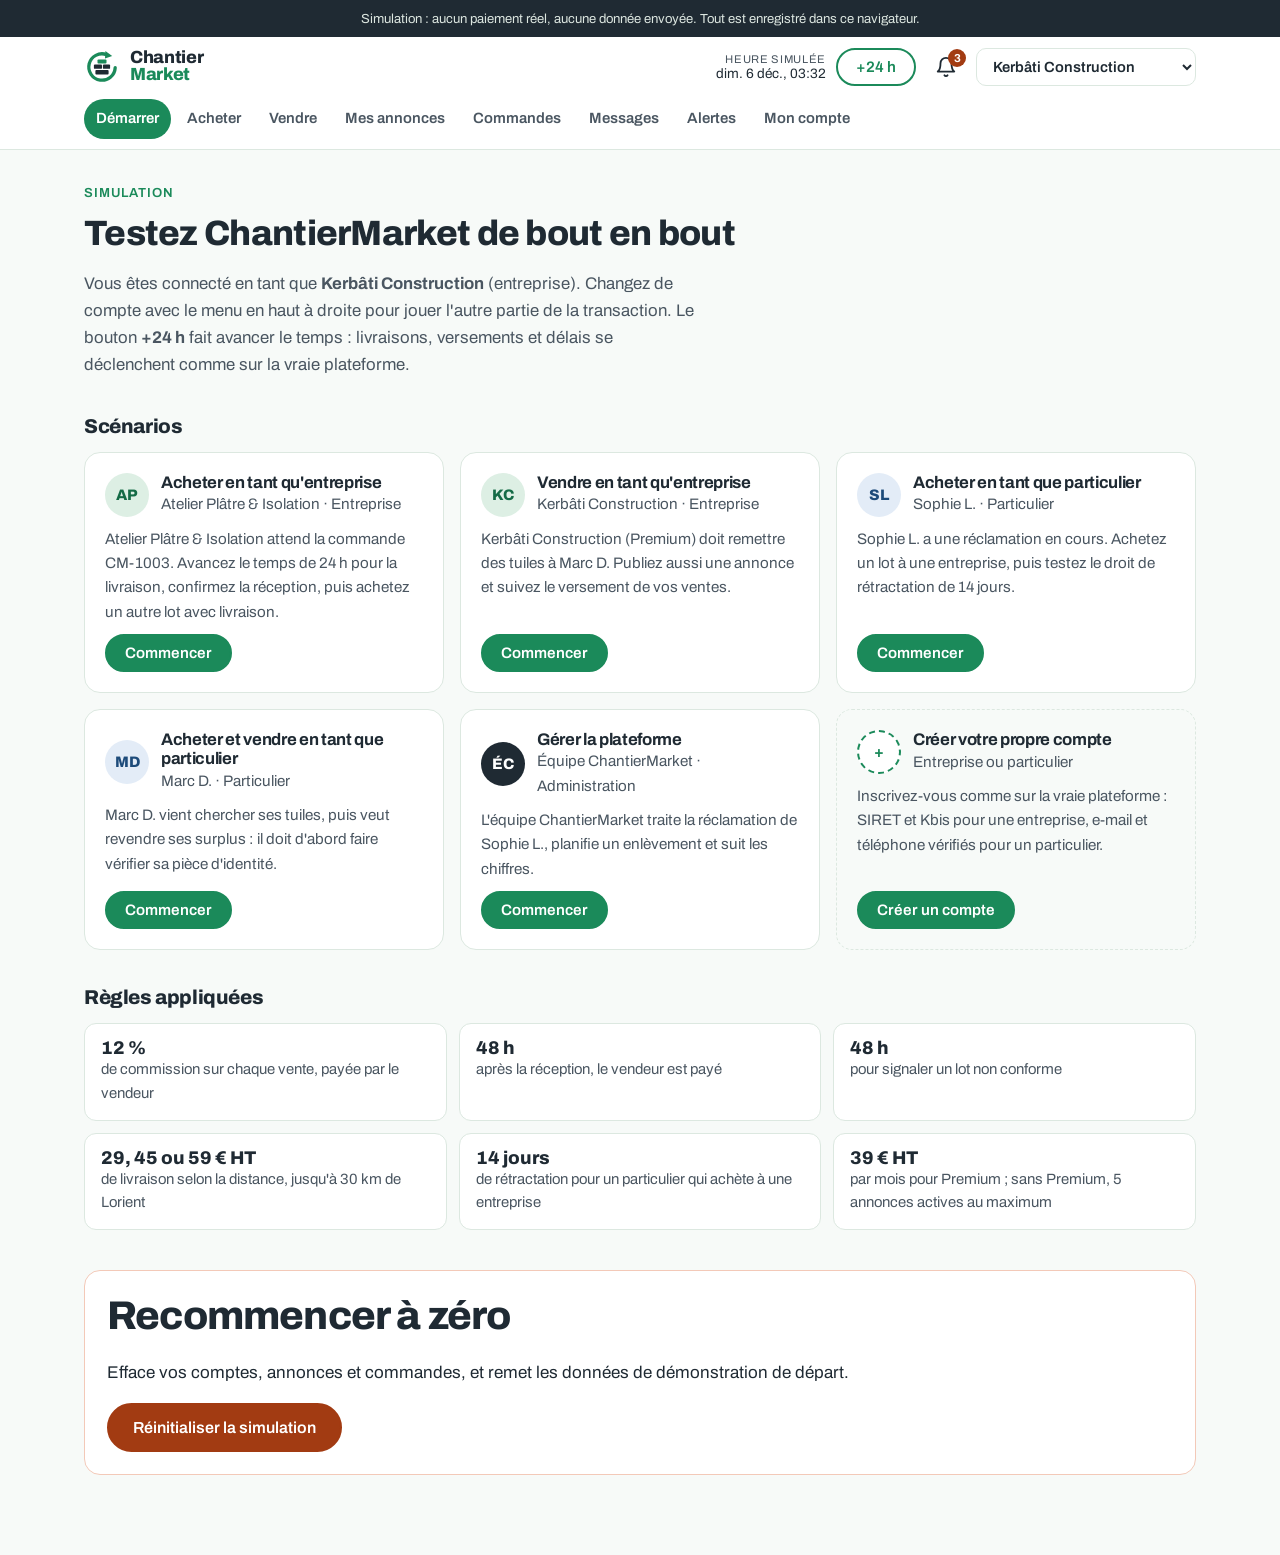
==== app.html @ c14db9f2 "Site vitrine et plateforme de simulation ChantierMarket - Site vitrine : présentation, tarifs, appli" ====
<!doctype html>
<html lang="fr">
<head>
  <meta charset="utf-8">
  <meta name="viewport" content="width=device-width, initial-scale=1">
  <title>Plateforme — ChantierMarket</title>
  <meta name="robots" content="noindex">
  <link rel="icon" href="assets/favicon.svg" type="image/svg+xml">
  <link rel="preconnect" href="https://fonts.googleapis.com">
  <link rel="preconnect" href="https://fonts.gstatic.com" crossorigin>
  <link href="https://fonts.googleapis.com/css2?family=Archivo:wght@400;500;600;700;800&display=swap" rel="stylesheet">
  <link rel="stylesheet" href="styles.css">
  <link rel="stylesheet" href="app.css">
</head>
<body class="app">

<p class="notice">Simulation : aucun paiement réel, aucune donnée envoyée. Tout est enregistré dans ce navigateur.</p>

<header class="app-header">
  <div class="container app-header-inner">
    <a href="index.html" class="brand" aria-label="ChantierMarket, site vitrine">
      <img src="assets/logo-mark.svg" alt="" width="36" height="36">
      <span class="wordmark"><span>Chantier</span><span class="accent">Market</span></span>
    </a>

    <nav class="app-nav" aria-label="Plateforme">
      <a href="#demarrer" data-route="demarrer">Démarrer</a>
      <a href="#catalogue" data-route="catalogue">Acheter</a>
      <a href="#vendre" data-route="vendre">Vendre</a>
      <a href="#annonces" data-route="annonces">Mes annonces</a>
      <a href="#commandes" data-route="commandes">Commandes</a>
      <a href="#messages" data-route="messages">Messages</a>
      <a href="#alertes" data-route="alertes">Alertes</a>
      <a href="#compte" data-route="compte">Mon compte</a>
      <a href="#admin" data-route="admin" id="nav-admin" hidden>Administration</a>
    </nav>

    <div class="app-tools">
      <div class="clock" title="Heure de la simulation">
        <span class="clock-label">Heure simulée</span>
        <span id="clock">—</span>
      </div>
      <button type="button" class="btn btn-small btn-ghost" data-action="advance" data-hours="24" id="advance-24">+24 h</button>
      <a href="#notifications" class="notif-btn" aria-label="Notifications">
        <svg viewBox="0 0 24 24" aria-hidden="true"><path d="M6 8a6 6 0 1 1 12 0c0 7 3 9 3 9H3s3-2 3-9M10.3 21a1.94 1.94 0 0 0 3.4 0"/></svg>
        <span id="notif-count" class="notif-count" hidden>0</span>
      </a>
      <label class="account-picker" for="account-select">
        <span class="sr-only">Compte utilisé</span>
        <select id="account-select"></select>
      </label>
    </div>
  </div>
</header>

<main id="view" class="container app-main" tabindex="-1"></main>

<div id="toast" class="toast" role="status" aria-live="polite" hidden></div>

<script src="app.js"></script>
</body>
</html>
---- styles.css ----
/* ChantierMarket — charte reprise du logo */
:root {
  --green: #1B8A5A;
  --green-dark: #146B46;
  --green-light: #4CC38A;
  --green-pale: #F1F6F2;
  --green-mist: #DDEFE4;
  --ink: #1F2A33;
  --ink-soft: #4A5661;
  --night: #10241C;
  --sand: #EAE8E4;
  --white: #FFFFFF;
  --radius: 18px;
  --shadow: 0 10px 30px rgba(16, 36, 28, 0.08);
  --font-title: "Archivo", "Segoe UI", system-ui, sans-serif;
  --font-body: "Archivo", "Segoe UI", system-ui, sans-serif;
}

*, *::before, *::after { box-sizing: border-box; }

html { scroll-behavior: smooth; scroll-padding-top: 80px; }

body {
  margin: 0;
  font-family: var(--font-body);
  font-size: 17px;
  line-height: 1.6;
  color: var(--ink);
  background: var(--white);
  -webkit-font-smoothing: antialiased;
}

img { max-width: 100%; display: block; }

h1, h2, h3 {
  font-family: var(--font-title);
  line-height: 1.15;
  letter-spacing: -0.02em;
  margin: 0 0 0.5em;
}
h1 { font-size: clamp(2.2rem, 5vw, 3.6rem); font-weight: 800; }
h2 { font-size: clamp(1.7rem, 3.4vw, 2.5rem); font-weight: 800; max-width: 22ch; }
h3 { font-size: 1.2rem; font-weight: 700; }
p { margin: 0 0 1em; }

.accent { color: var(--green); }

.container {
  width: 100%;
  max-width: 1160px;
  margin: 0 auto;
  padding: 0 24px;
}

.eyebrow {
  font-size: 0.82rem;
  font-weight: 600;
  text-transform: uppercase;
  letter-spacing: 0.08em;
  color: var(--green);
  margin-bottom: 0.8em;
}

/* Boutons */
.btn {
  display: inline-flex;
  align-items: center;
  justify-content: center;
  gap: 8px;
  padding: 14px 24px;
  border-radius: 999px;
  border: 2px solid var(--green);
  background: var(--green);
  color: var(--white);
  font: 600 1rem var(--font-body);
  text-decoration: none;
  cursor: pointer;
  transition: background 0.2s, border-color 0.2s, color 0.2s, transform 0.2s;
}
.btn:hover { background: var(--green-dark); border-color: var(--green-dark); transform: translateY(-1px); }
.btn:focus-visible, a:focus-visible, button:focus-visible, input:focus-visible {
  outline: 3px solid var(--green-light);
  outline-offset: 3px;
}
.btn-ghost { background: transparent; color: var(--green); }
.btn-ghost:hover { background: var(--green); color: var(--white); }
.btn-small { padding: 9px 18px; font-size: 0.95rem; }
.btn-light { background: var(--white); border-color: var(--white); color: var(--night); }
.btn-light:hover { background: var(--green-mist); border-color: var(--green-mist); }

/* En-tête */
.site-header {
  position: sticky;
  top: env(safe-area-inset-top, 0px);
  z-index: 50;
  background: rgba(255, 255, 255, 0.92);
  backdrop-filter: blur(10px);
  border-bottom: 1px solid transparent;
  transition: border-color 0.2s;
}
.site-header.scrolled { border-bottom-color: var(--green-mist); }
.header-inner {
  display: flex;
  align-items: center;
  justify-content: space-between;
  height: 72px;
}

.brand {
  display: inline-flex;
  align-items: center;
  gap: 10px;
  text-decoration: none;
  color: var(--ink);
}
.wordmark {
  display: flex;
  flex-direction: column;
  font: 800 1.1rem/0.95 var(--font-title);
  letter-spacing: -0.02em;
}
.wordmark .accent { color: var(--green); }
.brand-light { color: var(--white); }
.brand-light .wordmark .accent { color: var(--green-light); }

.nav { display: flex; align-items: center; gap: 28px; }
.nav a:not(.btn) {
  color: var(--ink-soft);
  text-decoration: none;
  font-weight: 500;
  font-size: 0.97rem;
}
.nav a:not(.btn):hover { color: var(--green); }

.nav-toggle {
  display: none;
  width: 44px;
  height: 44px;
  border: 0;
  background: transparent;
  cursor: pointer;
  padding: 10px;
}
.nav-toggle span {
  display: block;
  height: 2px;
  margin: 5px 0;
  background: var(--ink);
  border-radius: 2px;
  transition: transform 0.2s, opacity 0.2s;
}
.nav-toggle[aria-expanded="true"] span:nth-child(1) { transform: translateY(7px) rotate(45deg); }
.nav-toggle[aria-expanded="true"] span:nth-child(2) { opacity: 0; }
.nav-toggle[aria-expanded="true"] span:nth-child(3) { transform: translateY(-7px) rotate(-45deg); }

/* Accueil */
.hero {
  background: var(--green-pale);
  padding: 72px 0 88px;
  overflow: hidden;
}
.hero-inner {
  display: grid;
  grid-template-columns: 1.15fr 0.85fr;
  gap: 56px;
  align-items: center;
}
.lead { font-size: 1.15rem; color: var(--ink-soft); max-width: 36em; }
.hero-actions { display: flex; flex-wrap: wrap; gap: 12px; margin-top: 28px; }

.hero-visual { display: flex; flex-direction: column; align-items: center; }
.phone {
  width: 100%;
  max-width: 330px;
  background: var(--white);
  border-radius: 32px;
  padding: 20px 16px;
  box-shadow: 0 30px 60px rgba(16, 36, 28, 0.15);
  border: 8px solid var(--night);
  transform: rotate(2deg);
}
.phone-top {
  display: flex;
  align-items: center;
  gap: 10px;
  padding: 4px 6px 14px;
  font-family: var(--font-title);
}
.lots { list-style: none; margin: 0; padding: 0; display: grid; gap: 10px; }
.lot {
  display: grid;
  grid-template-columns: 48px 1fr auto;
  align-items: center;
  gap: 12px;
  padding: 10px;
  border-radius: 14px;
  background: var(--green-pale);
}
.lot strong { display: block; font-size: 0.93rem; line-height: 1.25; }
.lot small { color: var(--ink-soft); font-size: 0.8rem; }
.lot-thumb { width: 48px; height: 48px; border-radius: 10px; }
.t1 { background: repeating-linear-gradient(0deg, #9AA3A8 0 10px, #BFC6CA 10px 12px); }
.t2 { background: repeating-linear-gradient(90deg, #6B4E3D 0 4px, #8C6A55 4px 8px); }
.t3 { background: conic-gradient(#E9E2D6 25%, #D3C9B8 0 50%, #E9E2D6 0 75%, #D3C9B8 0) 0 0 / 24px 24px; }
.t4 { background: linear-gradient(160deg, #C9C3B5, #A69F90); }
.tag {
  background: var(--green);
  color: var(--white);
  font-weight: 700;
  font-size: 0.8rem;
  padding: 4px 9px;
  border-radius: 999px;
}
.phone-cta {
  margin-top: 14px;
  text-align: center;
  background: var(--ink);
  color: var(--white);
  border-radius: 999px;
  padding: 11px;
  font-weight: 600;
  font-size: 0.92rem;
}
.visual-note { margin-top: 18px; font-size: 0.82rem; color: var(--ink-soft); }

/* Sections */
.section { padding: 96px 0; }
.section-tint { background: var(--green-pale); }
.aside {
  margin-top: 36px;
  padding: 20px 24px;
  border-left: 4px solid var(--green);
  background: var(--green-pale);
  border-radius: 0 12px 12px 0;
  color: var(--ink-soft);
  max-width: 52em;
}

.cards { display: grid; gap: 24px; margin-top: 40px; }
.cards.two { grid-template-columns: repeat(2, 1fr); }
.cards.three { grid-template-columns: repeat(3, 1fr); }
.cards.four { grid-template-columns: repeat(4, 1fr); }

.card {
  position: relative;
  background: var(--white);
  border: 1px solid var(--green-mist);
  border-radius: var(--radius);
  padding: 28px;
  box-shadow: var(--shadow);
}
.card p:last-child { margin-bottom: 0; }
.card p { color: var(--ink-soft); }
.card.compact { padding: 24px; }

.icon {
  width: 48px;
  height: 48px;
  border-radius: 14px;
  background: var(--green-mist);
  display: grid;
  place-items: center;
  margin-bottom: 18px;
}
.icon svg {
  width: 26px;
  height: 26px;
  fill: none;
  stroke: var(--green);
  stroke-width: 2;
  stroke-linecap: round;
  stroke-linejoin: round;
}

/* Onglets parcours */
.tabs {
  display: inline-flex;
  gap: 4px;
  padding: 5px;
  margin-top: 32px;
  background: var(--white);
  border-radius: 999px;
  border: 1px solid var(--green-mist);
}
.tabs button {
  border: 0;
  background: transparent;
  padding: 10px 22px;
  border-radius: 999px;
  font: 600 0.98rem var(--font-body);
  color: var(--ink-soft);
  cursor: pointer;
}
.tabs button[aria-selected="true"] { background: var(--green); color: var(--white); }

.steps {
  list-style: none;
  margin: 32px 0 0;
  padding: 0;
  display: grid;
  grid-template-columns: repeat(3, 1fr);
  gap: 24px;
  counter-reset: step;
}
.steps[hidden] { display: none; }
.steps li {
  background: var(--white);
  border-radius: var(--radius);
  padding: 26px;
  border: 1px solid var(--green-mist);
}
.steps p { color: var(--ink-soft); margin: 0; }
.num {
  display: inline-grid;
  place-items: center;
  width: 36px;
  height: 36px;
  border-radius: 50%;
  background: var(--ink);
  color: var(--white);
  font: 700 1rem var(--font-title);
  margin-bottom: 16px;
}

/* Pour qui */
.card-audience { padding: 36px; }
.card-promise { font-size: 1.12rem; font-weight: 500; color: var(--ink) !important; }
.card-dark { background: var(--night); border-color: var(--night); color: var(--white); }
.card-dark .card-promise { color: var(--white) !important; }
.card-dark .checks li { color: #D6E4DC; }
.card-dark .checks li::before { background-color: var(--green-light); }

.checks { list-style: none; padding: 0; margin: 16px 0 0; display: grid; gap: 10px; }
.checks li {
  position: relative;
  padding-left: 30px;
  color: var(--ink-soft);
}
.checks li::before {
  content: "";
  position: absolute;
  left: 0;
  top: 4px;
  width: 20px;
  height: 20px;
  border-radius: 50%;
  background: var(--green) url("data:image/svg+xml,%3Csvg xmlns='http://www.w3.org/2000/svg' viewBox='0 0 20 20'%3E%3Cpath d='M5.5 10.5l3 3 6-7' fill='none' stroke='white' stroke-width='2.2' stroke-linecap='round' stroke-linejoin='round'/%3E%3C/svg%3E") center / 20px no-repeat;
}

/* Offres */
.price {
  font: 800 1.5rem var(--font-title);
  color: var(--green) !important;
  margin-bottom: 0.4em;
}
.card-featured { border: 2px solid var(--green); }
.badge {
  position: absolute;
  top: -13px;
  left: 28px;
  background: var(--green);
  color: var(--white);
  font-size: 0.78rem;
  font-weight: 700;
  padding: 4px 12px;
  border-radius: 999px;
}

/* Équipe */
.team {
  list-style: none;
  margin: 40px 0 0;
  padding: 0;
  display: flex;
  flex-wrap: wrap;
  gap: 28px 40px;
}
.team li {
  display: flex;
  flex-direction: column;
  align-items: center;
  gap: 10px;
  font-weight: 600;
}
.avatar {
  width: 84px;
  height: 84px;
  border-radius: 50%;
  display: grid;
  place-items: center;
  background: var(--white);
  border: 3px solid var(--green);
  color: var(--green);
  font: 800 1.8rem var(--font-title);
}

/* Inscription */
.signup { background: var(--night); color: var(--white); }
.signup h2 { color: var(--white); }
.signup p { color: #C9D8CF; }
.signup-inner {
  display: grid;
  grid-template-columns: 1fr 1fr;
  gap: 56px;
  align-items: start;
}
.signup-form {
  background: rgba(255, 255, 255, 0.06);
  border: 1px solid rgba(255, 255, 255, 0.12);
  border-radius: var(--radius);
  padding: 28px;
  display: grid;
  gap: 18px;
}
.field { display: grid; gap: 6px; border: 0; margin: 0; padding: 0; }
.field label, .field legend { font-weight: 600; font-size: 0.93rem; margin-bottom: 4px; }
.field input[type="text"], .field input[type="email"] {
  width: 100%;
  padding: 12px 14px;
  border-radius: 10px;
  border: 1px solid rgba(255, 255, 255, 0.25);
  background: rgba(255, 255, 255, 0.95);
  font: 400 1rem var(--font-body);
  color: var(--ink);
}
.field input[aria-invalid="true"] { border-color: #FF8A7A; box-shadow: 0 0 0 2px #FF8A7A; }
.choices { display: flex; flex-wrap: wrap; gap: 8px 22px; }
.choice {
  display: inline-flex !important;
  align-items: center;
  gap: 8px;
  margin: 0 !important;
  font-weight: 500 !important;
  cursor: pointer;
}
.form-note { font-size: 0.85rem; margin: 0; }
.platform-cta h3 { color: var(--white); margin: 0; }
.platform-cta p { margin: 0; }
.platform-list { margin: 0; padding-left: 20px; color: #DCE6E0; display: grid; gap: 6px; }
.btn-ghost-light { background: transparent; border-color: rgba(255, 255, 255, 0.5); color: var(--white); }
.btn-ghost-light:hover { background: rgba(255, 255, 255, 0.1); border-color: var(--white); }
.form-note a { color: var(--green-light); }
.choice input { accent-color: var(--green-light); width: 18px; height: 18px; }
.form-message { margin: 0; min-height: 1.5em; font-weight: 500; }
.form-message.ok { color: var(--green-light); }
.form-message.error { color: #FFB4A8; }

/* Bandeau maquette */
.notice {
  margin: 0;
  padding: 8px 16px;
  background: var(--ink);
  color: #DCE6E0;
  font-size: 0.82rem;
  text-align: center;
}

/* Chiffres clés de l'accueil */
.hero-facts {
  list-style: none;
  display: flex;
  flex-wrap: wrap;
  gap: 12px 28px;
  margin: 32px 0 0;
  padding: 0;
  color: var(--ink-soft);
  font-size: 0.95rem;
}
.hero-facts strong { display: block; font: 800 1.35rem var(--font-title); color: var(--ink); }

.card-note {
  margin-top: 22px !important;
  padding-top: 18px;
  border-top: 1px solid var(--green-mist);
  font-size: 0.9rem;
}
.card-dark .card-note { border-top-color: rgba(255, 255, 255, 0.15); color: #C9D8CF; }

/* Catégories */
.categories {
  list-style: none;
  display: flex;
  flex-wrap: wrap;
  gap: 12px;
  margin: 36px 0 0;
  padding: 0;
}
.categories li {
  background: var(--white);
  border: 1px solid var(--green-mist);
  border-radius: 999px;
  padding: 10px 20px;
  font-weight: 600;
}
.categories small { font-weight: 400; color: var(--ink-soft); margin-left: 4px; }

.split { display: grid; grid-template-columns: 1fr 1fr; gap: 24px; margin-top: 32px; }
.card-warning { border-left: 4px solid #C2410C; }
.card-warning h3 { color: #9A3412; }

/* Prix */
.price small { font: 500 0.95rem var(--font-body); color: var(--ink-soft); }

/* Livraison */
.delivery {
  display: grid;
  grid-template-columns: 1.3fr 1fr;
  gap: 32px;
  align-items: center;
  margin-top: 32px;
  background: var(--white);
  border: 1px solid var(--green-mist);
  border-radius: var(--radius);
  padding: 32px;
}
.delivery p { color: var(--ink-soft); margin: 0; }

.table-wrap { overflow-x: auto; }
table { width: 100%; border-collapse: collapse; font-size: 0.95rem; }
th, td { text-align: left; padding: 12px 14px; border-bottom: 1px solid var(--green-mist); vertical-align: top; }
th { background: var(--green-pale); font-weight: 700; }

/* Application */
.features {
  list-style: none;
  margin: 40px 0 0;
  padding: 0;
  display: grid;
  grid-template-columns: repeat(3, 1fr);
  gap: 20px;
}
.features li {
  position: relative;
  background: var(--white);
  border: 1px solid var(--green-mist);
  border-radius: var(--radius);
  padding: 24px 24px 24px 60px;
}
.features li::before {
  content: "";
  position: absolute;
  left: 22px;
  top: 26px;
  width: 22px;
  height: 22px;
  border-radius: 50%;
  background: var(--green) url("data:image/svg+xml,%3Csvg xmlns='http://www.w3.org/2000/svg' viewBox='0 0 20 20'%3E%3Cpath d='M5.5 10.5l3 3 6-7' fill='none' stroke='white' stroke-width='2.2' stroke-linecap='round' stroke-linejoin='round'/%3E%3C/svg%3E") center / 22px no-repeat;
}
.features h3 { font-size: 1.05rem; margin-bottom: 0.35em; }
.features p { margin: 0; color: var(--ink-soft); font-size: 0.95rem; }
.features .feature-pro { background: var(--green-pale); }

/* À propos */
.about { display: grid; grid-template-columns: 1.4fr 1fr; gap: 32px; margin-top: 28px; align-items: start; }
.about-story { font-size: 1.12rem; color: var(--ink-soft); margin: 0; }
.goal { background: var(--green); color: var(--white); border-radius: var(--radius); padding: 28px; }
.goal p { margin: 0; }
.goal-figure { font: 800 2.4rem/1.1 var(--font-title); margin-bottom: 8px !important; }
.team { justify-content: space-between; gap: 32px 20px; }
.team li { width: 200px; text-align: center; }
.team strong { line-height: 1.3; }
.team .surname { display: block; letter-spacing: 0.02em; }
.team small { color: var(--green); font-weight: 600; font-size: 0.88rem; margin-top: -4px; }
@media (max-width: 760px) {
  .team { justify-content: center; }
  .team li { width: 46%; }
}

/* FAQ */
.container-narrow { max-width: 820px; }
.faq { margin-top: 28px; display: grid; gap: 12px; }
.faq details {
  border: 1px solid var(--green-mist);
  border-radius: 14px;
  background: var(--white);
}
.faq summary {
  cursor: pointer;
  list-style: none;
  padding: 18px 52px 18px 22px;
  font-weight: 700;
  position: relative;
}
.faq summary::-webkit-details-marker { display: none; }
.faq summary::after {
  content: "+";
  position: absolute;
  right: 22px;
  top: 50%;
  transform: translateY(-50%);
  font-size: 1.5rem;
  font-weight: 400;
  color: var(--green);
}
.faq details[open] summary::after { content: "−"; }
.faq details p { margin: 0; padding: 0 22px 20px; color: var(--ink-soft); }

/* Contact */
.contact { margin-top: 36px; }
.contact h3 { color: var(--white); }
.contact-list { list-style: none; margin: 0; padding: 0; display: grid; gap: 10px; color: #E3ECE7; }
.contact-list span { display: inline-block; min-width: 120px; color: #93AA9D; font-size: 0.9rem; }
.contact-list a, .socials a { color: var(--white); }
.socials { list-style: none; display: flex; flex-wrap: wrap; gap: 10px; margin: 22px 0 0; padding: 0; }
.socials a {
  display: inline-block;
  padding: 7px 14px;
  border: 1px solid rgba(255, 255, 255, 0.25);
  border-radius: 999px;
  text-decoration: none;
  font-size: 0.9rem;
}
.socials a:hover { background: rgba(255, 255, 255, 0.1); }

/* Pied de page */
.site-footer {
  background: #0B1A14;
  color: #A9BDB2;
  padding: 48px 0 24px;
}
.site-footer p { margin: 0; }
.footer-grid { display: grid; grid-template-columns: 1.4fr 1fr 1fr; gap: 32px; }
.footer-slogan { margin-top: 14px !important; }
.footer-title { font-size: 0.85rem; text-transform: uppercase; letter-spacing: 0.08em; color: var(--white); margin-bottom: 14px; max-width: none; }
.footer-links { list-style: none; margin: 0; padding: 0; display: grid; gap: 8px; font-size: 0.93rem; }
.footer-links a { color: #A9BDB2; text-decoration: none; }
.footer-links a:hover { color: var(--white); text-decoration: underline; }
.footer-bottom { margin-top: 36px; padding-top: 20px; border-top: 1px solid rgba(255, 255, 255, 0.08); font-size: 0.85rem; }

/* Pages juridiques */
.back-link { color: var(--green); font-weight: 600; text-decoration: none; }
.back-link:hover { text-decoration: underline; }
.legal { padding: 56px 0 88px; }
.legal h1 { font-size: clamp(1.9rem, 4vw, 2.6rem); }
.legal h2 { font-size: 1.3rem; max-width: none; margin-top: 2em; }
.legal p, .legal li { color: var(--ink-soft); }
.legal ul { padding-left: 22px; }
.legal li { margin-bottom: 6px; }
.legal a { color: var(--green); }
.legal table { margin: 12px 0 8px; }
.updated { font-size: 0.9rem; }
.draft {
  background: #FFF7ED;
  border: 1px solid #FED7AA;
  border-radius: 12px;
  padding: 14px 18px;
  font-size: 0.93rem;
  color: #7C2D12 !important;
}
mark.todo { background: #FDE68A; color: var(--ink); padding: 0 3px; border-radius: 3px; }

/* Responsive */
@media (max-width: 980px) {
  .hero-inner, .signup-inner { grid-template-columns: 1fr; gap: 48px; }
  .cards.three, .cards.four { grid-template-columns: repeat(2, 1fr); }
  .delivery, .about { grid-template-columns: 1fr; }
  .features { grid-template-columns: repeat(2, 1fr); }
}

@media (max-width: 760px) {
  body { font-size: 16px; }
  .container { padding: 0 16px; }
  .nav-toggle { display: block; }
  .nav {
    position: absolute;
    top: 72px;
    left: 0;
    right: 0;
    flex-direction: column;
    align-items: stretch;
    gap: 0;
    padding: 8px 16px 20px;
    background: var(--white);
    border-bottom: 1px solid var(--green-mist);
    box-shadow: 0 12px 24px rgba(16, 36, 28, 0.08);
    display: none;
  }
  .nav.open { display: flex; }
  .nav a:not(.btn) { padding: 14px 4px; border-bottom: 1px solid var(--green-pale); }
  .nav .btn { margin-top: 14px; }
  .hero { padding: 48px 0 64px; }
  .section { padding: 64px 0; }
  .cards.two, .cards.three, .cards.four, .steps, .split, .footer-grid, .features { grid-template-columns: 1fr; }
  .delivery { padding: 22px; }
  .contact-list span { display: block; min-width: 0; }
  .hero-actions .btn { width: 100%; }
  .phone { transform: none; }
  .card-audience { padding: 28px; }
  .tabs { display: flex; }
  .tabs button { flex: 1; }
}

@media (prefers-reduced-motion: reduce) {
  html { scroll-behavior: auto; }
  * { transition: none !important; }
}
---- app.css ----
/* ChantierMarket — plateforme de simulation (s'ajoute à styles.css) */
:root {
  --line: #DCE8E0;
  --info: #1D5F8A;
  --info-bg: #E6F0F7;
  --warn: #8A5A00;
  --warn-bg: #FFF3D6;
  --alert: #A23B12;
  --alert-bg: #FDECE4;
  --ok: #146B46;
  --ok-bg: #DDF2E6;
  --muted-bg: #EEF1EF;
}

.sr-only {
  position: absolute; width: 1px; height: 1px; padding: 0; margin: -1px;
  overflow: hidden; clip: rect(0, 0, 0, 0); white-space: nowrap; border: 0;
}

body.app { background: #F7FAF8; }
.app h1 { font-size: clamp(1.6rem, 3vw, 2.2rem); text-wrap: balance; }
.app h2 { max-width: none; }
.h3 { font-size: 1.15rem; }
.h4 { font-size: 1rem; margin-top: 1.4em; }
.muted { color: var(--ink-soft); }
.small { font-size: 0.86rem; }
.num { text-align: right; font-variant-numeric: tabular-nums; }

/* En-tête */
.app-header {
  position: sticky;
  top: env(safe-area-inset-top, 0px);
  z-index: 40;
  background: var(--white);
  border-bottom: 1px solid var(--line);
}
.app-header-inner {
  display: grid;
  grid-template-columns: auto 1fr auto;
  align-items: center;
  gap: 12px 24px;
  padding-block: 10px;
}
.app-nav {
  display: flex;
  gap: 4px;
  overflow-x: auto;
  scrollbar-width: none;
  min-width: 0;
}
.app-nav::-webkit-scrollbar { display: none; }
.app-nav a {
  flex: none;
  padding: 8px 12px;
  border-radius: 999px;
  color: var(--ink-soft);
  text-decoration: none;
  font-weight: 600;
  font-size: 0.93rem;
}
.app-nav a:hover { background: var(--green-pale); color: var(--green); }
.app-nav a.active { background: var(--green); color: var(--white); }
.app-tools { display: flex; align-items: center; gap: 10px; }
.clock { display: flex; flex-direction: column; line-height: 1.15; font-size: 0.85rem; font-variant-numeric: tabular-nums; text-align: right; }
.clock-label { font-size: 0.7rem; text-transform: uppercase; letter-spacing: 0.06em; color: var(--ink-soft); }
.notif-btn {
  position: relative;
  display: grid;
  place-items: center;
  width: 40px;
  height: 40px;
  border-radius: 50%;
  color: var(--ink);
}
.notif-btn:hover { background: var(--green-pale); }
.notif-btn svg { width: 22px; height: 22px; fill: none; stroke: currentColor; stroke-width: 2; stroke-linecap: round; stroke-linejoin: round; }
.notif-count {
  position: absolute;
  top: 2px;
  right: 0;
  min-width: 18px;
  height: 18px;
  padding: 0 5px;
  border-radius: 999px;
  background: var(--alert);
  color: var(--white);
  font-size: 0.72rem;
  font-weight: 700;
  display: grid;
  place-items: center;
}
.account-picker select {
  max-width: 220px;
  padding: 9px 12px;
  border-radius: 10px;
  border: 1px solid var(--line);
  background: var(--white);
  color: var(--ink);
  font: 600 0.92rem var(--font-body);
}

.app-main { padding-block: 32px 80px; }
.app-main:focus { outline: none; }

/* Titres de page */
.page-head { margin-bottom: 24px; }
.page-head .lead { font-size: 1.05rem; max-width: 62ch; }
.page-head-row { display: flex; flex-wrap: wrap; justify-content: space-between; align-items: flex-end; gap: 16px; }
.section-title { font-size: 1.25rem; margin: 36px 0 14px; }
.crumbs { margin: 0 0 16px; }
.crumbs a { color: var(--green); font-weight: 600; text-decoration: none; }

/* Éléments communs */
.panel {
  background: var(--white);
  border: 1px solid var(--line);
  border-radius: 16px;
  padding: 22px;
  min-width: 0;
}
.panel + .panel { margin-top: 16px; }
.panel-danger { margin-top: 40px; border-color: #F3C9B8; }
.panel-alert { border-color: #F3C9B8; background: var(--alert-bg); }
.panel-premium { border: 2px solid var(--green); }
.chip {
  display: inline-block;
  padding: 3px 10px;
  border-radius: 999px;
  background: var(--muted-bg);
  color: var(--ink);
  font-size: 0.78rem;
  font-weight: 600;
}
.chip-sponso { background: #FFF1C7; color: #6B4A00; }
.chip-mine, .chip-ok { background: var(--ok-bg); color: var(--ok); }
.pill { display: inline-block; padding: 4px 11px; border-radius: 999px; font-size: 0.8rem; font-weight: 700; white-space: nowrap; }
.pill-info { background: var(--info-bg); color: var(--info); }
.pill-warn { background: var(--warn-bg); color: var(--warn); }
.pill-alert { background: var(--alert-bg); color: var(--alert); }
.pill-ok { background: var(--ok-bg); color: var(--ok); }
.pill-muted { background: var(--muted-bg); color: var(--ink-soft); }
.btn-danger { background: var(--alert); border-color: var(--alert); }
.btn-danger:hover { background: #7E2D0D; border-color: #7E2D0D; }
.btn-block { width: 100%; }
.btn.is-armed, .link-btn.is-armed { background: var(--alert); border-color: var(--alert); color: var(--white); }
.btn-group { display: flex; flex-wrap: wrap; gap: 8px; }
.link-btn {
  border: 0;
  background: none;
  padding: 2px 4px;
  color: var(--green);
  font: 600 0.9rem var(--font-body);
  text-decoration: underline;
  cursor: pointer;
  border-radius: 6px;
}
.empty { text-align: center; padding: 48px 16px; background: var(--white); border: 1px dashed var(--line); border-radius: 16px; }
.banner { padding: 14px 18px; border-radius: 12px; background: var(--muted-bg); margin: 0 0 12px; }
.banner-info { background: var(--info-bg); color: #163F5C; }
.note { font-size: 0.88rem; background: var(--green-pale); padding: 10px 12px; border-radius: 10px; margin: 0 0 12px; }
.action-row { display: flex; flex-wrap: wrap; gap: 10px; margin: 4px 0 24px; }
.seg { display: inline-flex; gap: 4px; padding: 4px; background: var(--white); border: 1px solid var(--line); border-radius: 999px; margin-bottom: 16px; }
.seg button { border: 0; background: none; padding: 8px 18px; border-radius: 999px; font: 600 0.92rem var(--font-body); color: var(--ink-soft); cursor: pointer; }
.seg button[aria-pressed="true"] { background: var(--ink); color: var(--white); }

/* Avatars */
.avatar-sm {
  flex: none;
  width: 44px;
  height: 44px;
  border-radius: 50%;
  display: grid;
  place-items: center;
  font: 800 0.95rem var(--font-title);
  background: var(--green-mist);
  color: var(--green-dark);
}
.avatar-particulier { background: #E3ECF7; color: #1D4B7A; }
.avatar-admin { background: var(--ink); color: var(--white); }
.avatar-new { background: var(--white); border: 2px dashed var(--green); color: var(--green); }
.avatar-lg { width: 64px; height: 64px; font-size: 1.3rem; }

/* Démarrer */
.scenarios { display: grid; grid-template-columns: repeat(3, 1fr); gap: 16px; }
.scenario { background: var(--white); border: 1px solid var(--line); border-radius: 16px; padding: 20px; display: flex; flex-direction: column; gap: 10px; }
.scenario p { margin: 0; color: var(--ink-soft); font-size: 0.95rem; }
.scenario .btn { align-self: flex-start; margin-top: auto; }
.scenario-head { display: flex; gap: 12px; align-items: center; }
.scenario-head h3 { margin: 0; font-size: 1.05rem; }
.scenario-head p { margin: 0; }
.scenario-new { border-style: dashed; background: transparent; }
.rules { list-style: none; padding: 0; margin: 0; display: grid; grid-template-columns: repeat(3, 1fr); gap: 12px; }
.rules li { background: var(--white); border: 1px solid var(--line); border-radius: 12px; padding: 14px 16px; font-size: 0.93rem; color: var(--ink-soft); }
.rules strong { display: block; color: var(--ink); font: 800 1.15rem var(--font-title); }

/* Catalogue */
.filters {
  display: flex;
  flex-wrap: wrap;
  gap: 12px;
  align-items: flex-end;
  background: var(--white);
  border: 1px solid var(--line);
  border-radius: 16px;
  padding: 16px;
  margin-bottom: 20px;
}
.field-inline { display: grid; gap: 4px; min-width: 0; }
.field-inline.grow, .field.grow { flex: 1 1 220px; }
.field-inline label, .field > label, .field > legend { font-weight: 600; font-size: 0.88rem; }
.filters input, .filters select, .form input:not([type="radio"]):not([type="checkbox"]):not([type="file"]), .form select, .form textarea, .msg-form textarea, .report-form select {
  width: 100%;
  padding: 10px 12px;
  border-radius: 10px;
  border: 1px solid #C7D6CD;
  background: var(--white);
  color: var(--ink);
  font: 400 0.98rem var(--font-body);
}
.active-filter { margin: 0 0 12px; }
.lot-grid { display: grid; grid-template-columns: repeat(auto-fill, minmax(240px, 1fr)); gap: 16px; margin-top: 8px; }
.lot-card {
  display: flex;
  flex-direction: column;
  background: var(--white);
  border: 1px solid var(--line);
  border-radius: 16px;
  overflow: hidden;
  color: inherit;
  text-decoration: none;
  transition: box-shadow 0.15s, transform 0.15s;
}
.lot-card:hover { box-shadow: 0 10px 24px rgba(16, 36, 28, 0.1); transform: translateY(-2px); }
.lot-img { width: 100%; aspect-ratio: 4 / 3; object-fit: cover; max-width: 100%; }
.lot-body { padding: 14px 16px 16px; display: grid; gap: 6px; }
.lot-body h3 { font-size: 1.02rem; margin: 0; }
.lot-body p { margin: 0; }
.tags { display: flex; flex-wrap: wrap; gap: 6px; }
.lot-price strong { font: 800 1.2rem var(--font-title); }
.lot-price.big strong { font-size: 1.8rem; }
.discount { color: var(--green); font-weight: 600; font-size: 0.88rem; }

/* Images d'exemple par catégorie */
.ph { display: grid; place-items: end start; padding: 10px; }
.ph span { background: rgba(255, 255, 255, 0.88); color: var(--ink); font-size: 0.72rem; font-weight: 700; padding: 3px 8px; border-radius: 6px; }
.ph-0 { background: repeating-linear-gradient(0deg, #9AA3A8 0 22px, #C4CACD 22px 25px), #9AA3A8; background-blend-mode: multiply; }
.ph-1 { background: repeating-linear-gradient(90deg, #B98B5E 0 14px, #A47549 14px 16px, #C99A6B 16px 30px); }
.ph-2 { background: repeating-linear-gradient(135deg, #F2D57E 0 10px, #E8C45E 10px 20px); }
.ph-3 { background: conic-gradient(#E9E2D6 25%, #CFC5B3 0 50%, #E9E2D6 0 75%, #CFC5B3 0) 0 0 / 40px 40px; }
.ph-4 { background: radial-gradient(circle at 30% 40%, #E06B3C 0 18%, transparent 19%), radial-gradient(circle at 70% 60%, #3B82C4 0 18%, transparent 19%), #E7ECEF; }
.ph-5 { background: linear-gradient(#EAF2F7 0 0) 20% 20% / 26% 60% no-repeat, linear-gradient(#EAF2F7 0 0) 54% 20% / 26% 60% no-repeat, #F7F9FA; box-shadow: inset 0 0 0 10px #FFFFFF, inset 0 0 0 12px #C9D3D9; }
.ph-6 { background: linear-gradient(135deg, #F5A524 0 30%, #2D3A43 30% 34%, #F5A524 34% 60%, #2D3A43 60% 64%, #F5A524 64%); }

/* Carte */
.map-wrap { background: var(--white); border: 1px solid var(--line); border-radius: 16px; padding: 12px; }
.map { width: 100%; height: auto; max-height: 560px; display: block; }
.map-bg { fill: #F1F6F2; }
.map-sea { fill: #D9E9F2; }
.map-sea-label { font-size: 1.6px; fill: #4F7A93; font-style: italic; }
.map-ring { fill: none; stroke: #9CC9B1; stroke-width: 0.25; stroke-dasharray: 0.8 0.8; }
.map-ring-label { font-size: 1.5px; fill: #3E7A5C; }
.map-town { fill: #B9C6BF; }
.map-dot { fill: var(--green); stroke: #FFFFFF; stroke-width: 0.35; }
.map-me { fill: none; stroke: var(--ink); stroke-width: 0.35; }
.map-label { font-size: 1.5px; fill: var(--ink); font-weight: 600; paint-order: stroke; stroke: #F1F6F2; stroke-width: 0.5px; }
.map-label-me { fill: var(--green-dark); font-weight: 800; }
.map-link { cursor: pointer; }
.map-link:hover .map-dot, .map-link:focus .map-dot { fill: var(--green-dark); }
.map-link:focus { outline: none; }
.map-link:focus .map-label { text-decoration: underline; }

/* Fiche lot */
.lot-layout { display: grid; grid-template-columns: minmax(0, 1fr) 360px; gap: 28px; align-items: start; }
.lot-main { display: grid; gap: 14px; min-width: 0; }
.lot-main h1 { margin: 0; }
.gallery { display: grid; grid-template-columns: 2fr 1fr; grid-template-rows: 1fr 1fr; gap: 8px; height: 320px; }
.gallery > :first-child { grid-row: span 2; }
.gallery img, .gallery-ph { width: 100%; height: 100%; object-fit: cover; border-radius: 12px; }
.specs { display: grid; grid-template-columns: repeat(3, 1fr); gap: 12px; margin: 0; }
.specs div { background: var(--white); border: 1px solid var(--line); border-radius: 12px; padding: 10px 12px; }
.specs dt { font-size: 0.78rem; color: var(--ink-soft); text-transform: uppercase; letter-spacing: 0.05em; }
.specs dd { margin: 2px 0 0; font-weight: 600; }
.prose { max-width: 65ch; margin: 0; }
.seller-card { display: flex; gap: 14px; align-items: center; background: var(--white); border: 1px solid var(--line); border-radius: 16px; padding: 16px; }
.seller-card h2, .seller-card p { margin: 0; }
.stars { color: #E0A100; letter-spacing: 1px; }
.lot-side { position: sticky; top: calc(env(safe-area-inset-top, 0px) + 90px); }
.buy-box { background: var(--white); border: 1px solid var(--line); border-radius: 16px; padding: 20px; display: grid; gap: 14px; box-shadow: 0 10px 30px rgba(16, 36, 28, 0.06); }
.buy-box h2, .buy-box p { margin: 0; }
.buy-box fieldset, .resolve fieldset { border: 0; padding: 0; margin: 0; display: grid; gap: 8px; }
.buy-box legend, .resolve legend { font-weight: 700; font-size: 0.9rem; margin-bottom: 6px; }
.option { display: flex; gap: 10px; align-items: flex-start; padding: 10px 12px; border: 1px solid var(--line); border-radius: 12px; cursor: pointer; }
.option:has(input:checked) { border-color: var(--green); background: var(--green-pale); }
.option input { margin-top: 4px; accent-color: var(--green); }
.option small { color: var(--ink-soft); }
.option.is-disabled { opacity: 0.55; cursor: not-allowed; }
.option input[type="number"] { width: 90px; padding: 4px 6px; border-radius: 6px; border: 1px solid #C7D6CD; font: inherit; }
.summary { display: grid; gap: 6px; font-variant-numeric: tabular-nums; }
.summary > div { display: flex; justify-content: space-between; gap: 12px; }
.summary .sub { font-size: 0.82rem; color: var(--ink-soft); }
.summary .sum-total { border-top: 1px solid var(--line); padding-top: 8px; margin-top: 4px; font-weight: 800; font-size: 1.05rem; }
.summary .refund { color: var(--ok); font-weight: 700; }
.summary p { margin: 6px 0 0; }
.report summary { cursor: pointer; color: var(--ink-soft); font-size: 0.9rem; }
.report-form { display: grid; gap: 8px; max-width: 420px; margin-top: 10px; }
.msg-form { display: grid; gap: 8px; margin-top: 10px; }
.msg-form .btn { justify-self: start; }

/* Messages */
.thread { display: grid; gap: 10px; margin-top: 10px; }
.bubble { max-width: 80%; background: var(--muted-bg); border-radius: 14px 14px 14px 4px; padding: 10px 14px; }
.bubble p { margin: 0 0 4px; }
.bubble-me { justify-self: end; background: var(--green-mist); border-radius: 14px 14px 4px 14px; }
.inbox { display: grid; grid-template-columns: 300px minmax(0, 1fr); gap: 16px; align-items: start; }
.threads { list-style: none; margin: 0; padding: 0; display: grid; gap: 8px; }
.threads a { display: grid; gap: 2px; padding: 12px 14px; background: var(--white); border: 1px solid var(--line); border-radius: 12px; color: inherit; text-decoration: none; }
.threads a.active { border-color: var(--green); background: var(--green-pale); }
.conversation { background: var(--white); border: 1px solid var(--line); border-radius: 16px; padding: 20px; min-width: 0; }
.conversation h2 a { color: var(--green); }

/* Formulaires */
.form { display: grid; gap: 16px; }
.form-grid { display: grid; grid-template-columns: repeat(2, minmax(0, 1fr)); gap: 16px; }
.span-2 { grid-column: span 2; }
.form .field { display: grid; gap: 6px; border: 0; padding: 0; margin: 0; min-width: 0; }
.form-row { display: flex; flex-wrap: wrap; align-items: flex-end; gap: 12px; }
.hint { margin: 0; font-size: 0.82rem; color: var(--ink-soft); }
.check { display: flex; gap: 10px; align-items: flex-start; font-size: 0.95rem; }
.check input { margin-top: 4px; accent-color: var(--green); }
.choices-row { display: flex; flex-wrap: wrap; gap: 10px 22px; }
.option-card { display: flex; gap: 10px; align-items: flex-start; padding: 14px 16px; border: 1px solid var(--line); border-radius: 12px; cursor: pointer; flex: 1 1 220px; background: var(--white); }
.option-card:has(input:checked) { border-color: var(--green); background: var(--green-pale); }
.option-card span { display: grid; }
.option-card small { color: var(--ink-soft); }
.option-card input { accent-color: var(--green); margin-top: 4px; }
.form-error { color: var(--alert); background: var(--alert-bg); padding: 10px 14px; border-radius: 10px; margin: 0; font-weight: 600; }
.form-actions { display: flex; flex-wrap: wrap; align-items: center; gap: 14px; }
.photo-preview { display: flex; flex-wrap: wrap; gap: 8px; }
.photo-preview img { width: 84px; height: 84px; object-fit: cover; border-radius: 8px; }
.stars-input { display: flex; flex-wrap: wrap; gap: 6px; }
.stars-input label { cursor: pointer; }
.stars-input input { position: absolute; opacity: 0; }
.stars-input span { display: inline-block; padding: 6px 12px; border: 1px solid var(--line); border-radius: 999px; font-weight: 700; }
.stars-input input:checked + span { background: #FFF1C7; border-color: #E0A100; }
.stars-input input:focus-visible + span { outline: 3px solid var(--green-light); outline-offset: 2px; }

/* Commandes */
.table-wrap { overflow-x: auto; }
table.data { background: var(--white); border: 1px solid var(--line); border-radius: 12px; border-collapse: separate; border-spacing: 0; overflow: hidden; }
table.data th { background: var(--green-pale); font-size: 0.85rem; }
table.data td, table.data th { border-bottom: 1px solid var(--line); }
table.data tr:last-child td { border-bottom: 0; }
table.data a { color: var(--green); font-weight: 600; }
.actions { white-space: nowrap; }
.steps-line { list-style: none; display: flex; margin: 8px 0 20px; padding: 0; overflow-x: auto; }
.steps-line li { flex: 1 1 0; min-width: 110px; position: relative; padding-top: 22px; font-size: 0.85rem; color: var(--ink-soft); text-align: center; }
.steps-line li::before { content: ""; position: absolute; top: 6px; left: 50%; width: 14px; height: 14px; margin-left: -7px; border-radius: 50%; background: var(--white); border: 2px solid #B9C6BF; z-index: 1; }
.steps-line li::after { content: ""; position: absolute; top: 12px; left: -50%; width: 100%; height: 2px; background: #D3DED8; }
.steps-line li:first-child::after { display: none; }
.steps-line li.done, .steps-line li.current { color: var(--ink); font-weight: 600; }
.steps-line li.done::before { background: var(--green); border-color: var(--green); }
.steps-line li.done::after, .steps-line li.current::after { background: var(--green); }
.steps-line li.current::before { border-color: var(--green); box-shadow: 0 0 0 4px var(--green-mist); }
.order-layout { display: grid; grid-template-columns: minmax(0, 1fr) 340px; gap: 20px; align-items: start; }
.order-main, .order-side { display: grid; gap: 16px; min-width: 0; }
.order-main .panel + .panel, .order-side .panel + .panel { margin-top: 0; }
.events { list-style: none; margin: 0; padding: 0; display: grid; gap: 10px; }
.events li { display: grid; grid-template-columns: 150px 1fr; gap: 12px; font-size: 0.93rem; }
.events time { color: var(--ink-soft); font-size: 0.85rem; font-variant-numeric: tabular-nums; }
.claim summary { cursor: pointer; font-weight: 700; }
.claim .form { margin-top: 12px; }

/* Alertes et notifications */
.alert-list, .notif-list, .req-list { list-style: none; margin: 16px 0 0; padding: 0; display: grid; gap: 8px; }
.alert-list li, .req-list li { display: flex; justify-content: space-between; align-items: center; gap: 12px; background: var(--white); border: 1px solid var(--line); border-radius: 12px; padding: 12px 16px; }
.req-list li { background: var(--green-pale); }
.notif-list li { display: grid; grid-template-columns: 170px 1fr; gap: 12px; background: var(--white); border: 1px solid var(--line); border-radius: 12px; padding: 12px 16px; }
.notif-list li.unread { border-left: 4px solid var(--green); }
.notif-list time { color: var(--ink-soft); font-size: 0.85rem; }
.notif-list a { color: var(--ink); }

/* Compte et administration */
.account-title { display: flex; gap: 16px; align-items: center; }
.account-title h1 { margin: 0; }
.account-title p { margin: 0; }
.stat-row { display: grid; grid-template-columns: repeat(auto-fit, minmax(170px, 1fr)); gap: 12px; margin-bottom: 20px; }
.stat { background: var(--white); border: 1px solid var(--line); border-radius: 14px; padding: 16px; display: grid; gap: 4px; }
.stat-value { font: 800 1.45rem var(--font-title); font-variant-numeric: tabular-nums; }
.stat-label { font-size: 0.85rem; color: var(--ink-soft); }
.account-grid { display: grid; grid-template-columns: repeat(auto-fit, minmax(300px, 1fr)); gap: 16px; align-items: start; }
.account-grid .panel + .panel { margin-top: 0; }
.verif { list-style: none; padding: 0; margin: 8px 0; display: grid; gap: 6px; font-size: 0.93rem; }
.admin-item { display: flex; justify-content: space-between; align-items: center; gap: 12px; flex-wrap: wrap; background: var(--white); border: 1px solid var(--line); border-radius: 12px; padding: 14px 16px; margin-bottom: 8px; }
.admin-item a { color: var(--ink); }

/* Message temporaire */
.toast {
  position: fixed;
  left: 50%;
  bottom: calc(20px + env(safe-area-inset-bottom, 0px));
  transform: translateX(-50%);
  z-index: 60;
  max-width: min(560px, calc(100vw - 32px));
  background: var(--ink);
  color: var(--white);
  padding: 12px 18px;
  border-radius: 12px;
  box-shadow: 0 12px 30px rgba(16, 36, 28, 0.25);
  font-weight: 500;
}

/* Responsive */
@media (max-width: 1340px) {
  .app-header-inner { grid-template-columns: auto 1fr; }
  .app-nav { grid-column: 1 / -1; grid-row: 2; }
  .app-tools { justify-content: flex-end; }
}
@media (max-width: 980px) {
  .scenarios, .rules { grid-template-columns: repeat(2, 1fr); }
  .lot-layout, .order-layout { grid-template-columns: 1fr; }
  .lot-side { position: static; }
  .inbox { grid-template-columns: 1fr; }
}
@media (max-width: 640px) {
  .app-header-inner { grid-template-columns: 1fr; }
  .app-header .brand { display: none; }
  .app-tools { justify-content: space-between; flex-wrap: wrap; }
  .account-picker { flex: 1 1 160px; }
  .account-picker select { max-width: none; width: 100%; }
  .scenarios, .rules, .specs, .form-grid { grid-template-columns: 1fr; }
  .span-2 { grid-column: auto; }
  .gallery { height: 220px; }
  .events li, .notif-list li { grid-template-columns: 1fr; gap: 2px; }
  .bubble { max-width: 92%; }
  .app-main { padding-block: 20px 64px; }
}
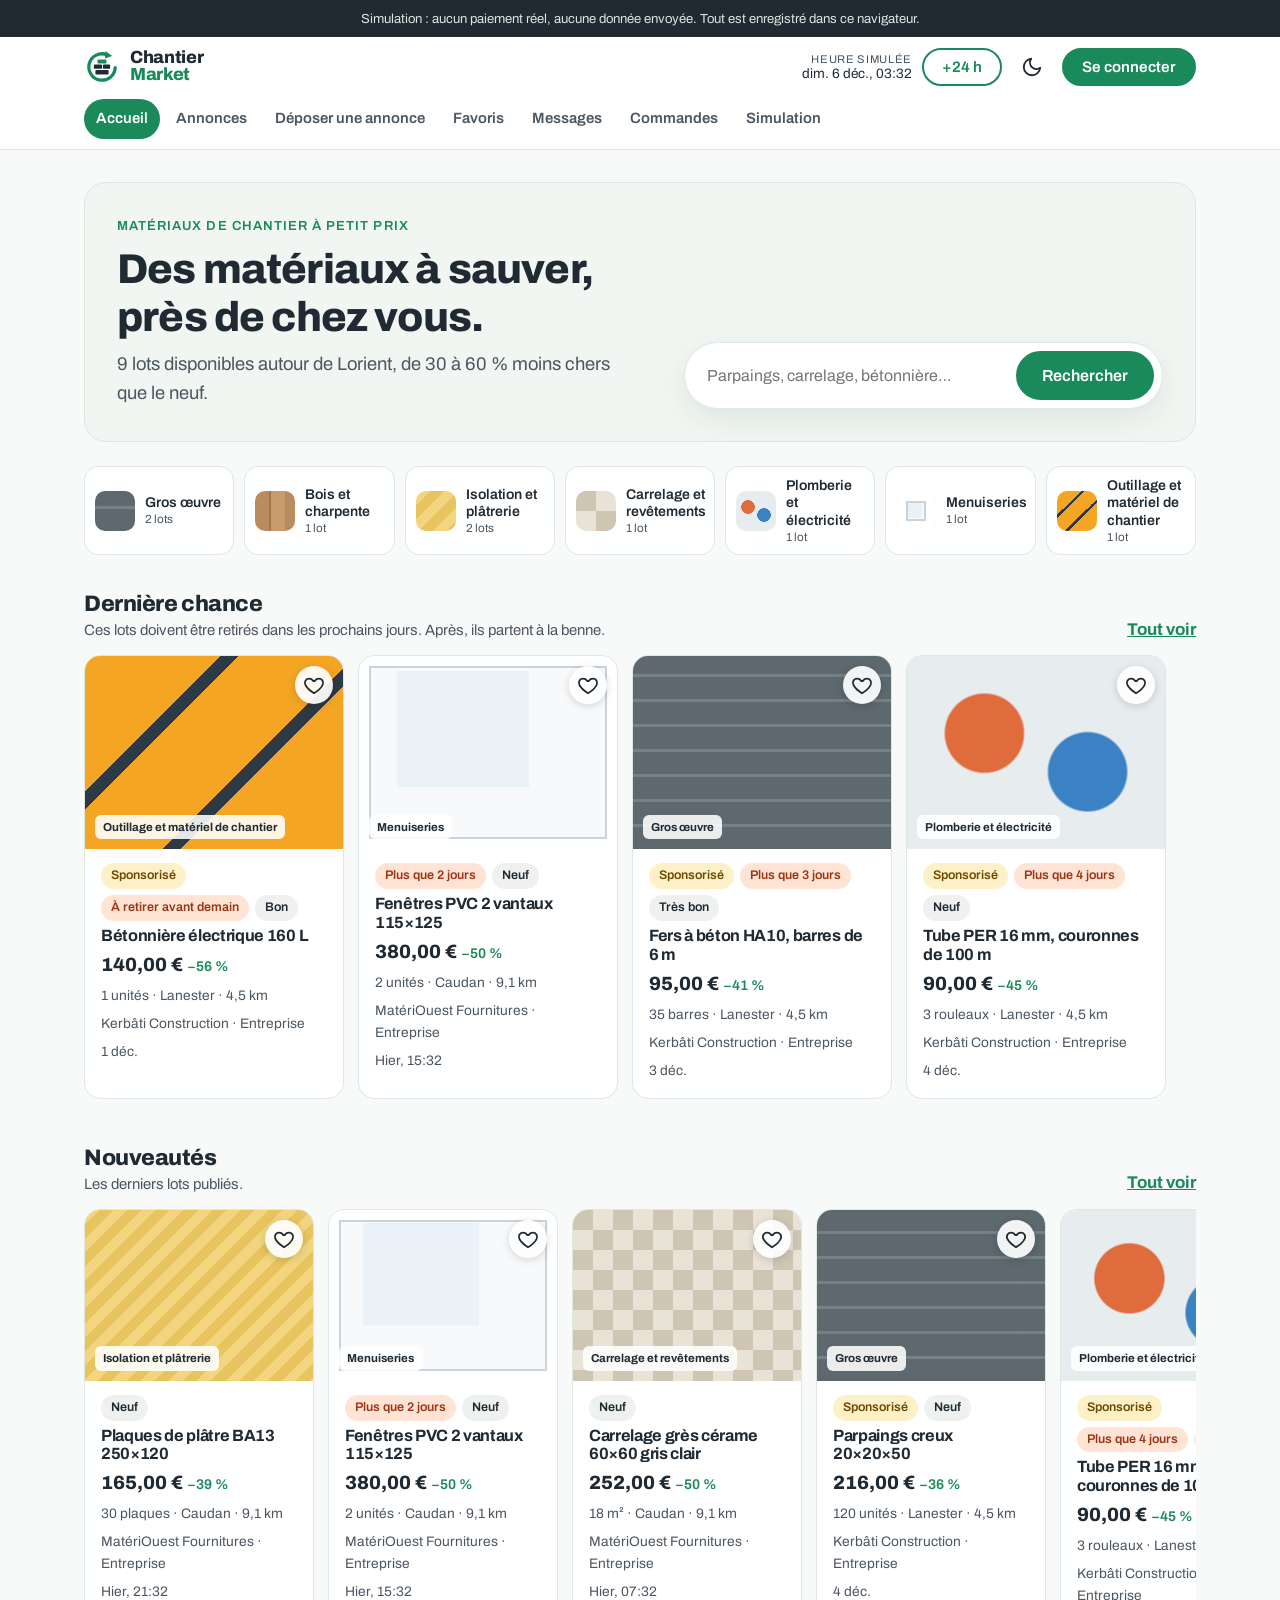
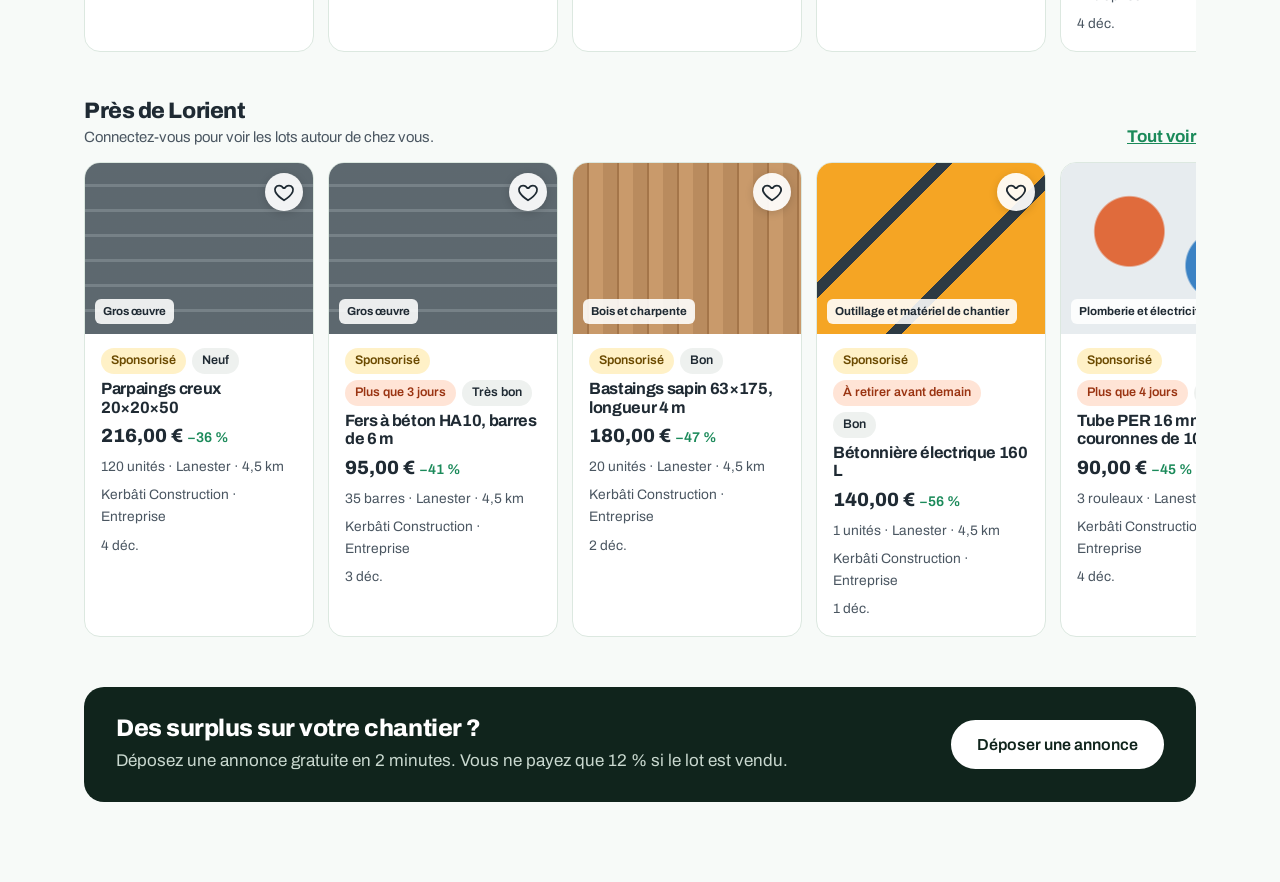
==== commit 1be85fc1: "Plateforme : connexion, accueil des annonces, favoris, profils vendeurs, paramètres et mode nuit - C" ====
--- a/app.html
+++ b/app.html
@@ -4,12 +4,13 @@
   <meta charset="utf-8">
   <meta name="viewport" content="width=device-width, initial-scale=1">
   <title>Plateforme — ChantierMarket</title>
-  <meta name="robots" content="noindex">
+  <meta name="robots" content="noindex, nofollow">
   <link rel="icon" href="assets/favicon.svg" type="image/svg+xml">
   <link rel="preconnect" href="https://fonts.googleapis.com">
   <link rel="preconnect" href="https://fonts.gstatic.com" crossorigin>
   <link href="https://fonts.googleapis.com/css2?family=Archivo:wght@400;500;600;700;800&display=swap" rel="stylesheet">
   <link rel="stylesheet" href="styles.css">
+  <script src="theme.js"></script>
   <link rel="stylesheet" href="app.css">
 </head>
 <body class="app">
@@ -24,14 +25,13 @@
     </a>
 
     <nav class="app-nav" aria-label="Plateforme">
-      <a href="#demarrer" data-route="demarrer">Démarrer</a>
-      <a href="#catalogue" data-route="catalogue">Acheter</a>
-      <a href="#vendre" data-route="vendre">Vendre</a>
-      <a href="#annonces" data-route="annonces">Mes annonces</a>
+      <a href="#accueil" data-route="accueil">Accueil</a>
+      <a href="#catalogue" data-route="catalogue">Annonces</a>
+      <a href="#vendre" data-route="vendre">Déposer une annonce</a>
+      <a href="#favoris" data-route="favoris">Favoris</a>
+      <a href="#messages" data-route="messages">Messages</a>
       <a href="#commandes" data-route="commandes">Commandes</a>
-      <a href="#messages" data-route="messages">Messages</a>
-      <a href="#alertes" data-route="alertes">Alertes</a>
-      <a href="#compte" data-route="compte">Mon compte</a>
+      <a href="#demarrer" data-route="demarrer">Simulation</a>
       <a href="#admin" data-route="admin" id="nav-admin" hidden>Administration</a>
     </nav>
 
@@ -41,14 +41,12 @@
         <span id="clock">—</span>
       </div>
       <button type="button" class="btn btn-small btn-ghost" data-action="advance" data-hours="24" id="advance-24">+24 h</button>
-      <a href="#notifications" class="notif-btn" aria-label="Notifications">
+      <button type="button" class="icon-btn" id="theme-toggle" data-action="theme-toggle" aria-label="Passer en mode nuit"></button>
+      <a href="#notifications" class="notif-btn" id="notif-link" aria-label="Notifications">
         <svg viewBox="0 0 24 24" aria-hidden="true"><path d="M6 8a6 6 0 1 1 12 0c0 7 3 9 3 9H3s3-2 3-9M10.3 21a1.94 1.94 0 0 0 3.4 0"/></svg>
         <span id="notif-count" class="notif-count" hidden>0</span>
       </a>
-      <label class="account-picker" for="account-select">
-        <span class="sr-only">Compte utilisé</span>
-        <select id="account-select"></select>
-      </label>
+      <div id="account-area" class="account-area"></div>
     </div>
   </div>
 </header>
--- a/styles.css
+++ b/styles.css
@@ -10,23 +10,80 @@
   --night: #10241C;
   --sand: #EAE8E4;
   --white: #FFFFFF;
+  /* Couleurs par rôle : elles changent avec le mode nuit */
+  --page: #FFFFFF;
+  --page-alt: #F7FAF8;
+  --surface: #FFFFFF;
+  --green-text: #1B8A5A;
+  --line: #DCE8E0;
+  --line-strong: #C7D6CD;
+  --header-bg: rgba(255, 255, 255, 0.92);
+  --warn-text: #9A3412;
+  --draft-bg: #FFF7ED;
+  --draft-line: #FED7AA;
+  --draft-text: #7C2D12;
   --radius: 18px;
   --shadow: 0 10px 30px rgba(16, 36, 28, 0.08);
   --font-title: "Archivo", "Segoe UI", system-ui, sans-serif;
   --font-body: "Archivo", "Segoe UI", system-ui, sans-serif;
 }
 
+/* Mode nuit : suit le réglage du système, sauf si l'utilisateur a choisi dans les paramètres */
+@media (prefers-color-scheme: dark) {
+  :root:not([data-theme="light"]) {
+    --green-pale: #13201A;
+    --green-mist: #1F362A;
+    --ink: #E3ECE6;
+    --ink-soft: #A5B7AD;
+    --page: #0E1612;
+    --page-alt: #0E1612;
+    --surface: #17221D;
+    --green-text: #5CCB93;
+    --line: #2A3D33;
+    --line-strong: #3A5144;
+    --header-bg: rgba(14, 22, 18, 0.92);
+    --warn-text: #F4A37A;
+    --draft-bg: #2B1D14;
+    --draft-line: #5C3A22;
+    --draft-text: #F6C9A6;
+    --shadow: 0 10px 30px rgba(0, 0, 0, 0.35);
+    color-scheme: dark;
+  }
+}
+:root[data-theme="dark"] {
+  --green-pale: #13201A;
+  --green-mist: #1F362A;
+  --ink: #E3ECE6;
+  --ink-soft: #A5B7AD;
+  --page: #0E1612;
+  --page-alt: #0E1612;
+  --surface: #17221D;
+  --green-text: #5CCB93;
+  --line: #2A3D33;
+  --line-strong: #3A5144;
+  --header-bg: rgba(14, 22, 18, 0.92);
+  --warn-text: #F4A37A;
+  --draft-bg: #2B1D14;
+  --draft-line: #5C3A22;
+  --draft-text: #F6C9A6;
+  --shadow: 0 10px 30px rgba(0, 0, 0, 0.35);
+  color-scheme: dark;
+}
+:root[data-text="grand"] { font-size: 112.5%; }
+:root[data-motion="reduit"] * { transition: none !important; animation: none !important; scroll-behavior: auto !important; }
+
 *, *::before, *::after { box-sizing: border-box; }
+[hidden] { display: none !important; }
 
 html { scroll-behavior: smooth; scroll-padding-top: 80px; }
 
 body {
   margin: 0;
   font-family: var(--font-body);
-  font-size: 17px;
+  font-size: 1.0625rem;
   line-height: 1.6;
   color: var(--ink);
-  background: var(--white);
+  background: var(--page);
   -webkit-font-smoothing: antialiased;
 }
 
@@ -43,7 +100,7 @@
 h3 { font-size: 1.2rem; font-weight: 700; }
 p { margin: 0 0 1em; }
 
-.accent { color: var(--green); }
+.accent { color: var(--green-text); }
 
 .container {
   width: 100%;
@@ -57,7 +114,7 @@
   font-weight: 600;
   text-transform: uppercase;
   letter-spacing: 0.08em;
-  color: var(--green);
+  color: var(--green-text);
   margin-bottom: 0.8em;
 }
 
@@ -82,18 +139,18 @@
   outline: 3px solid var(--green-light);
   outline-offset: 3px;
 }
-.btn-ghost { background: transparent; color: var(--green); }
+.btn-ghost { background: transparent; color: var(--green-text); }
 .btn-ghost:hover { background: var(--green); color: var(--white); }
 .btn-small { padding: 9px 18px; font-size: 0.95rem; }
 .btn-light { background: var(--white); border-color: var(--white); color: var(--night); }
-.btn-light:hover { background: var(--green-mist); border-color: var(--green-mist); }
+.btn-light:hover { background: #DDEFE4; border-color: #DDEFE4; }
 
 /* En-tête */
 .site-header {
   position: sticky;
   top: env(safe-area-inset-top, 0px);
   z-index: 50;
-  background: rgba(255, 255, 255, 0.92);
+  background: var(--header-bg);
   backdrop-filter: blur(10px);
   border-bottom: 1px solid transparent;
   transition: border-color 0.2s;
@@ -119,7 +176,7 @@
   font: 800 1.1rem/0.95 var(--font-title);
   letter-spacing: -0.02em;
 }
-.wordmark .accent { color: var(--green); }
+.wordmark .accent { color: var(--green-text); }
 .brand-light { color: var(--white); }
 .brand-light .wordmark .accent { color: var(--green-light); }
 
@@ -130,7 +187,7 @@
   font-weight: 500;
   font-size: 0.97rem;
 }
-.nav a:not(.btn):hover { color: var(--green); }
+.nav a:not(.btn):hover { color: var(--green-text); }
 
 .nav-toggle {
   display: none;
@@ -172,7 +229,7 @@
 .phone {
   width: 100%;
   max-width: 330px;
-  background: var(--white);
+  background: var(--surface);
   border-radius: 32px;
   padding: 20px 16px;
   box-shadow: 0 30px 60px rgba(16, 36, 28, 0.15);
@@ -215,7 +272,7 @@
   margin-top: 14px;
   text-align: center;
   background: var(--ink);
-  color: var(--white);
+  color: var(--surface);
   border-radius: 999px;
   padding: 11px;
   font-weight: 600;
@@ -243,7 +300,7 @@
 
 .card {
   position: relative;
-  background: var(--white);
+  background: var(--surface);
   border: 1px solid var(--green-mist);
   border-radius: var(--radius);
   padding: 28px;
@@ -278,7 +335,7 @@
   gap: 4px;
   padding: 5px;
   margin-top: 32px;
-  background: var(--white);
+  background: var(--surface);
   border-radius: 999px;
   border: 1px solid var(--green-mist);
 }
@@ -304,7 +361,7 @@
 }
 .steps[hidden] { display: none; }
 .steps li {
-  background: var(--white);
+  background: var(--surface);
   border-radius: var(--radius);
   padding: 26px;
   border: 1px solid var(--green-mist);
@@ -317,7 +374,7 @@
   height: 36px;
   border-radius: 50%;
   background: var(--ink);
-  color: var(--white);
+  color: var(--surface);
   font: 700 1rem var(--font-title);
   margin-bottom: 16px;
 }
@@ -350,7 +407,7 @@
 /* Offres */
 .price {
   font: 800 1.5rem var(--font-title);
-  color: var(--green) !important;
+  color: var(--green-text) !important;
   margin-bottom: 0.4em;
 }
 .card-featured { border: 2px solid var(--green); }
@@ -388,9 +445,9 @@
   border-radius: 50%;
   display: grid;
   place-items: center;
-  background: var(--white);
+  background: var(--surface);
   border: 3px solid var(--green);
-  color: var(--green);
+  color: var(--green-text);
   font: 800 1.8rem var(--font-title);
 }
 
@@ -421,7 +478,7 @@
   border: 1px solid rgba(255, 255, 255, 0.25);
   background: rgba(255, 255, 255, 0.95);
   font: 400 1rem var(--font-body);
-  color: var(--ink);
+  color: #1F2A33;
 }
 .field input[aria-invalid="true"] { border-color: #FF8A7A; box-shadow: 0 0 0 2px #FF8A7A; }
 .choices { display: flex; flex-wrap: wrap; gap: 8px 22px; }
@@ -449,7 +506,7 @@
 .notice {
   margin: 0;
   padding: 8px 16px;
-  background: var(--ink);
+  background: #1F2A33;
   color: #DCE6E0;
   font-size: 0.82rem;
   text-align: center;
@@ -486,7 +543,7 @@
   padding: 0;
 }
 .categories li {
-  background: var(--white);
+  background: var(--surface);
   border: 1px solid var(--green-mist);
   border-radius: 999px;
   padding: 10px 20px;
@@ -496,7 +553,7 @@
 
 .split { display: grid; grid-template-columns: 1fr 1fr; gap: 24px; margin-top: 32px; }
 .card-warning { border-left: 4px solid #C2410C; }
-.card-warning h3 { color: #9A3412; }
+.card-warning h3 { color: var(--warn-text); }
 
 /* Prix */
 .price small { font: 500 0.95rem var(--font-body); color: var(--ink-soft); }
@@ -508,7 +565,7 @@
   gap: 32px;
   align-items: center;
   margin-top: 32px;
-  background: var(--white);
+  background: var(--surface);
   border: 1px solid var(--green-mist);
   border-radius: var(--radius);
   padding: 32px;
@@ -531,7 +588,7 @@
 }
 .features li {
   position: relative;
-  background: var(--white);
+  background: var(--surface);
   border: 1px solid var(--green-mist);
   border-radius: var(--radius);
   padding: 24px 24px 24px 60px;
@@ -560,7 +617,7 @@
 .team li { width: 200px; text-align: center; }
 .team strong { line-height: 1.3; }
 .team .surname { display: block; letter-spacing: 0.02em; }
-.team small { color: var(--green); font-weight: 600; font-size: 0.88rem; margin-top: -4px; }
+.team small { color: var(--green-text); font-weight: 600; font-size: 0.88rem; margin-top: -4px; }
 @media (max-width: 760px) {
   .team { justify-content: center; }
   .team li { width: 46%; }
@@ -572,7 +629,7 @@
 .faq details {
   border: 1px solid var(--green-mist);
   border-radius: 14px;
-  background: var(--white);
+  background: var(--surface);
 }
 .faq summary {
   cursor: pointer;
@@ -590,7 +647,7 @@
   transform: translateY(-50%);
   font-size: 1.5rem;
   font-weight: 400;
-  color: var(--green);
+  color: var(--green-text);
 }
 .faq details[open] summary::after { content: "−"; }
 .faq details p { margin: 0; padding: 0 22px 20px; color: var(--ink-soft); }
@@ -628,7 +685,7 @@
 .footer-bottom { margin-top: 36px; padding-top: 20px; border-top: 1px solid rgba(255, 255, 255, 0.08); font-size: 0.85rem; }
 
 /* Pages juridiques */
-.back-link { color: var(--green); font-weight: 600; text-decoration: none; }
+.back-link { color: var(--green-text); font-weight: 600; text-decoration: none; }
 .back-link:hover { text-decoration: underline; }
 .legal { padding: 56px 0 88px; }
 .legal h1 { font-size: clamp(1.9rem, 4vw, 2.6rem); }
@@ -636,18 +693,18 @@
 .legal p, .legal li { color: var(--ink-soft); }
 .legal ul { padding-left: 22px; }
 .legal li { margin-bottom: 6px; }
-.legal a { color: var(--green); }
+.legal a { color: var(--green-text); }
 .legal table { margin: 12px 0 8px; }
 .updated { font-size: 0.9rem; }
 .draft {
-  background: #FFF7ED;
-  border: 1px solid #FED7AA;
+  background: var(--draft-bg);
+  border: 1px solid var(--draft-line);
   border-radius: 12px;
   padding: 14px 18px;
   font-size: 0.93rem;
-  color: #7C2D12 !important;
-}
-mark.todo { background: #FDE68A; color: var(--ink); padding: 0 3px; border-radius: 3px; }
+  color: var(--draft-text) !important;
+}
+mark.todo { background: #FDE68A; color: #1F2A33; padding: 0 3px; border-radius: 3px; }
 
 /* Responsive */
 @media (max-width: 980px) {
@@ -670,7 +727,7 @@
     align-items: stretch;
     gap: 0;
     padding: 8px 16px 20px;
-    background: var(--white);
+    background: var(--surface);
     border-bottom: 1px solid var(--green-mist);
     box-shadow: 0 12px 24px rgba(16, 36, 28, 0.08);
     display: none;
--- a/app.css
+++ b/app.css
@@ -1,7 +1,10 @@
 /* ChantierMarket — plateforme de simulation (s'ajoute à styles.css) */
 :root {
-  --line: #DCE8E0;
   --info: #1D5F8A;
+  --info-text: #163F5C;
+  --map-sea: #D9E9F2;
+  --map-sea-text: #4F7A93;
+  --danger: #A23B12;
   --info-bg: #E6F0F7;
   --warn: #8A5A00;
   --warn-bg: #FFF3D6;
@@ -11,13 +14,41 @@
   --ok-bg: #DDF2E6;
   --muted-bg: #EEF1EF;
 }
+@media (prefers-color-scheme: dark) {
+  :root:not([data-theme="light"]) {
+  --info: #8CC4EA;
+  --info-bg: #16293A;
+  --info-text: #BFDDF2;
+  --warn: #F0C674;
+  --warn-bg: #2E2510;
+  --alert: #F4A37A;
+  --alert-bg: #33190F;
+  --ok: #7DD3A6;
+  --ok-bg: #163326;
+  --muted-bg: #22302A;
+  --map-sea: #14303F;
+  --map-sea-text: #8FB7CC;  }
+}
+:root[data-theme="dark"] {
+  --info: #8CC4EA;
+  --info-bg: #16293A;
+  --info-text: #BFDDF2;
+  --warn: #F0C674;
+  --warn-bg: #2E2510;
+  --alert: #F4A37A;
+  --alert-bg: #33190F;
+  --ok: #7DD3A6;
+  --ok-bg: #163326;
+  --muted-bg: #22302A;
+  --map-sea: #14303F;
+  --map-sea-text: #8FB7CC;}
 
 .sr-only {
   position: absolute; width: 1px; height: 1px; padding: 0; margin: -1px;
   overflow: hidden; clip: rect(0, 0, 0, 0); white-space: nowrap; border: 0;
 }
 
-body.app { background: #F7FAF8; }
+body.app { background: var(--page-alt); }
 .app h1 { font-size: clamp(1.6rem, 3vw, 2.2rem); text-wrap: balance; }
 .app h2 { max-width: none; }
 .h3 { font-size: 1.15rem; }
@@ -31,7 +62,7 @@
   position: sticky;
   top: env(safe-area-inset-top, 0px);
   z-index: 40;
-  background: var(--white);
+  background: var(--surface);
   border-bottom: 1px solid var(--line);
 }
 .app-header-inner {
@@ -58,7 +89,7 @@
   font-weight: 600;
   font-size: 0.93rem;
 }
-.app-nav a:hover { background: var(--green-pale); color: var(--green); }
+.app-nav a:hover { background: var(--green-pale); color: var(--green-text); }
 .app-nav a.active { background: var(--green); color: var(--white); }
 .app-tools { display: flex; align-items: center; gap: 10px; }
 .clock { display: flex; flex-direction: column; line-height: 1.15; font-size: 0.85rem; font-variant-numeric: tabular-nums; text-align: right; }
@@ -82,7 +113,7 @@
   height: 18px;
   padding: 0 5px;
   border-radius: 999px;
-  background: var(--alert);
+  background: var(--danger);
   color: var(--white);
   font-size: 0.72rem;
   font-weight: 700;
@@ -94,7 +125,7 @@
   padding: 9px 12px;
   border-radius: 10px;
   border: 1px solid var(--line);
-  background: var(--white);
+  background: var(--surface);
   color: var(--ink);
   font: 600 0.92rem var(--font-body);
 }
@@ -108,11 +139,11 @@
 .page-head-row { display: flex; flex-wrap: wrap; justify-content: space-between; align-items: flex-end; gap: 16px; }
 .section-title { font-size: 1.25rem; margin: 36px 0 14px; }
 .crumbs { margin: 0 0 16px; }
-.crumbs a { color: var(--green); font-weight: 600; text-decoration: none; }
+.crumbs a { color: var(--green-text); font-weight: 600; text-decoration: none; }
 
 /* Éléments communs */
 .panel {
-  background: var(--white);
+  background: var(--surface);
   border: 1px solid var(--line);
   border-radius: 16px;
   padding: 22px;
@@ -139,29 +170,29 @@
 .pill-alert { background: var(--alert-bg); color: var(--alert); }
 .pill-ok { background: var(--ok-bg); color: var(--ok); }
 .pill-muted { background: var(--muted-bg); color: var(--ink-soft); }
-.btn-danger { background: var(--alert); border-color: var(--alert); }
+.btn-danger { background: var(--danger); border-color: var(--danger); }
 .btn-danger:hover { background: #7E2D0D; border-color: #7E2D0D; }
 .btn-block { width: 100%; }
-.btn.is-armed, .link-btn.is-armed { background: var(--alert); border-color: var(--alert); color: var(--white); }
+.btn.is-armed, .link-btn.is-armed { background: var(--danger); border-color: var(--danger); color: var(--white); }
 .btn-group { display: flex; flex-wrap: wrap; gap: 8px; }
 .link-btn {
   border: 0;
   background: none;
   padding: 2px 4px;
-  color: var(--green);
+  color: var(--green-text);
   font: 600 0.9rem var(--font-body);
   text-decoration: underline;
   cursor: pointer;
   border-radius: 6px;
 }
-.empty { text-align: center; padding: 48px 16px; background: var(--white); border: 1px dashed var(--line); border-radius: 16px; }
+.empty { text-align: center; padding: 48px 16px; background: var(--surface); border: 1px dashed var(--line); border-radius: 16px; }
 .banner { padding: 14px 18px; border-radius: 12px; background: var(--muted-bg); margin: 0 0 12px; }
-.banner-info { background: var(--info-bg); color: #163F5C; }
+.banner-info { background: var(--info-bg); color: var(--info-text); }
 .note { font-size: 0.88rem; background: var(--green-pale); padding: 10px 12px; border-radius: 10px; margin: 0 0 12px; }
 .action-row { display: flex; flex-wrap: wrap; gap: 10px; margin: 4px 0 24px; }
-.seg { display: inline-flex; gap: 4px; padding: 4px; background: var(--white); border: 1px solid var(--line); border-radius: 999px; margin-bottom: 16px; }
+.seg { display: inline-flex; gap: 4px; padding: 4px; background: var(--surface); border: 1px solid var(--line); border-radius: 999px; margin-bottom: 16px; }
 .seg button { border: 0; background: none; padding: 8px 18px; border-radius: 999px; font: 600 0.92rem var(--font-body); color: var(--ink-soft); cursor: pointer; }
-.seg button[aria-pressed="true"] { background: var(--ink); color: var(--white); }
+.seg button[aria-pressed="true"] { background: var(--ink); color: var(--surface); }
 
 /* Avatars */
 .avatar-sm {
@@ -176,13 +207,13 @@
   color: var(--green-dark);
 }
 .avatar-particulier { background: #E3ECF7; color: #1D4B7A; }
-.avatar-admin { background: var(--ink); color: var(--white); }
-.avatar-new { background: var(--white); border: 2px dashed var(--green); color: var(--green); }
+.avatar-admin { background: var(--ink); color: var(--surface); }
+.avatar-new { background: var(--surface); border: 2px dashed var(--green); color: var(--green-text); }
 .avatar-lg { width: 64px; height: 64px; font-size: 1.3rem; }
 
 /* Démarrer */
 .scenarios { display: grid; grid-template-columns: repeat(3, 1fr); gap: 16px; }
-.scenario { background: var(--white); border: 1px solid var(--line); border-radius: 16px; padding: 20px; display: flex; flex-direction: column; gap: 10px; }
+.scenario { background: var(--surface); border: 1px solid var(--line); border-radius: 16px; padding: 20px; display: flex; flex-direction: column; gap: 10px; }
 .scenario p { margin: 0; color: var(--ink-soft); font-size: 0.95rem; }
 .scenario .btn { align-self: flex-start; margin-top: auto; }
 .scenario-head { display: flex; gap: 12px; align-items: center; }
@@ -190,7 +221,7 @@
 .scenario-head p { margin: 0; }
 .scenario-new { border-style: dashed; background: transparent; }
 .rules { list-style: none; padding: 0; margin: 0; display: grid; grid-template-columns: repeat(3, 1fr); gap: 12px; }
-.rules li { background: var(--white); border: 1px solid var(--line); border-radius: 12px; padding: 14px 16px; font-size: 0.93rem; color: var(--ink-soft); }
+.rules li { background: var(--surface); border: 1px solid var(--line); border-radius: 12px; padding: 14px 16px; font-size: 0.93rem; color: var(--ink-soft); }
 .rules strong { display: block; color: var(--ink); font: 800 1.15rem var(--font-title); }
 
 /* Catalogue */
@@ -199,7 +230,7 @@
   flex-wrap: wrap;
   gap: 12px;
   align-items: flex-end;
-  background: var(--white);
+  background: var(--surface);
   border: 1px solid var(--line);
   border-radius: 16px;
   padding: 16px;
@@ -212,8 +243,8 @@
   width: 100%;
   padding: 10px 12px;
   border-radius: 10px;
-  border: 1px solid #C7D6CD;
-  background: var(--white);
+  border: 1px solid var(--line-strong);
+  background: var(--surface);
   color: var(--ink);
   font: 400 0.98rem var(--font-body);
 }
@@ -222,7 +253,7 @@
 .lot-card {
   display: flex;
   flex-direction: column;
-  background: var(--white);
+  background: var(--surface);
   border: 1px solid var(--line);
   border-radius: 16px;
   overflow: hidden;
@@ -238,11 +269,11 @@
 .tags { display: flex; flex-wrap: wrap; gap: 6px; }
 .lot-price strong { font: 800 1.2rem var(--font-title); }
 .lot-price.big strong { font-size: 1.8rem; }
-.discount { color: var(--green); font-weight: 600; font-size: 0.88rem; }
+.discount { color: var(--green-text); font-weight: 600; font-size: 0.88rem; }
 
 /* Images d'exemple par catégorie */
 .ph { display: grid; place-items: end start; padding: 10px; }
-.ph span { background: rgba(255, 255, 255, 0.88); color: var(--ink); font-size: 0.72rem; font-weight: 700; padding: 3px 8px; border-radius: 6px; }
+.ph span { background: rgba(255, 255, 255, 0.88); color: #1F2A33; font-size: 0.72rem; font-weight: 700; padding: 3px 8px; border-radius: 6px; }
 .ph-0 { background: repeating-linear-gradient(0deg, #9AA3A8 0 22px, #C4CACD 22px 25px), #9AA3A8; background-blend-mode: multiply; }
 .ph-1 { background: repeating-linear-gradient(90deg, #B98B5E 0 14px, #A47549 14px 16px, #C99A6B 16px 30px); }
 .ph-2 { background: repeating-linear-gradient(135deg, #F2D57E 0 10px, #E8C45E 10px 20px); }
@@ -252,17 +283,17 @@
 .ph-6 { background: linear-gradient(135deg, #F5A524 0 30%, #2D3A43 30% 34%, #F5A524 34% 60%, #2D3A43 60% 64%, #F5A524 64%); }
 
 /* Carte */
-.map-wrap { background: var(--white); border: 1px solid var(--line); border-radius: 16px; padding: 12px; }
+.map-wrap { background: var(--surface); border: 1px solid var(--line); border-radius: 16px; padding: 12px; }
 .map { width: 100%; height: auto; max-height: 560px; display: block; }
-.map-bg { fill: #F1F6F2; }
-.map-sea { fill: #D9E9F2; }
-.map-sea-label { font-size: 1.6px; fill: #4F7A93; font-style: italic; }
+.map-bg { fill: var(--green-pale); }
+.map-sea { fill: var(--map-sea); }
+.map-sea-label { font-size: 1.6px; fill: var(--map-sea-text); font-style: italic; }
 .map-ring { fill: none; stroke: #9CC9B1; stroke-width: 0.25; stroke-dasharray: 0.8 0.8; }
-.map-ring-label { font-size: 1.5px; fill: #3E7A5C; }
+.map-ring-label { font-size: 1.5px; fill: var(--green-text); }
 .map-town { fill: #B9C6BF; }
-.map-dot { fill: var(--green); stroke: #FFFFFF; stroke-width: 0.35; }
+.map-dot { fill: var(--green); stroke: var(--surface); stroke-width: 0.35; }
 .map-me { fill: none; stroke: var(--ink); stroke-width: 0.35; }
-.map-label { font-size: 1.5px; fill: var(--ink); font-weight: 600; paint-order: stroke; stroke: #F1F6F2; stroke-width: 0.5px; }
+.map-label { font-size: 1.5px; fill: var(--ink); font-weight: 600; paint-order: stroke; stroke: var(--green-pale); stroke-width: 0.5px; }
 .map-label-me { fill: var(--green-dark); font-weight: 800; }
 .map-link { cursor: pointer; }
 .map-link:hover .map-dot, .map-link:focus .map-dot { fill: var(--green-dark); }
@@ -277,15 +308,15 @@
 .gallery > :first-child { grid-row: span 2; }
 .gallery img, .gallery-ph { width: 100%; height: 100%; object-fit: cover; border-radius: 12px; }
 .specs { display: grid; grid-template-columns: repeat(3, 1fr); gap: 12px; margin: 0; }
-.specs div { background: var(--white); border: 1px solid var(--line); border-radius: 12px; padding: 10px 12px; }
+.specs div { background: var(--surface); border: 1px solid var(--line); border-radius: 12px; padding: 10px 12px; }
 .specs dt { font-size: 0.78rem; color: var(--ink-soft); text-transform: uppercase; letter-spacing: 0.05em; }
 .specs dd { margin: 2px 0 0; font-weight: 600; }
 .prose { max-width: 65ch; margin: 0; }
-.seller-card { display: flex; gap: 14px; align-items: center; background: var(--white); border: 1px solid var(--line); border-radius: 16px; padding: 16px; }
+.seller-card { display: flex; gap: 14px; align-items: center; background: var(--surface); border: 1px solid var(--line); border-radius: 16px; padding: 16px; }
 .seller-card h2, .seller-card p { margin: 0; }
 .stars { color: #E0A100; letter-spacing: 1px; }
 .lot-side { position: sticky; top: calc(env(safe-area-inset-top, 0px) + 90px); }
-.buy-box { background: var(--white); border: 1px solid var(--line); border-radius: 16px; padding: 20px; display: grid; gap: 14px; box-shadow: 0 10px 30px rgba(16, 36, 28, 0.06); }
+.buy-box { background: var(--surface); border: 1px solid var(--line); border-radius: 16px; padding: 20px; display: grid; gap: 14px; box-shadow: 0 10px 30px rgba(16, 36, 28, 0.06); }
 .buy-box h2, .buy-box p { margin: 0; }
 .buy-box fieldset, .resolve fieldset { border: 0; padding: 0; margin: 0; display: grid; gap: 8px; }
 .buy-box legend, .resolve legend { font-weight: 700; font-size: 0.9rem; margin-bottom: 6px; }
@@ -294,7 +325,7 @@
 .option input { margin-top: 4px; accent-color: var(--green); }
 .option small { color: var(--ink-soft); }
 .option.is-disabled { opacity: 0.55; cursor: not-allowed; }
-.option input[type="number"] { width: 90px; padding: 4px 6px; border-radius: 6px; border: 1px solid #C7D6CD; font: inherit; }
+.option input[type="number"] { width: 90px; padding: 4px 6px; border-radius: 6px; border: 1px solid var(--line-strong); background: var(--surface); color: var(--ink); font: inherit; }
 .summary { display: grid; gap: 6px; font-variant-numeric: tabular-nums; }
 .summary > div { display: flex; justify-content: space-between; gap: 12px; }
 .summary .sub { font-size: 0.82rem; color: var(--ink-soft); }
@@ -313,10 +344,10 @@
 .bubble-me { justify-self: end; background: var(--green-mist); border-radius: 14px 14px 4px 14px; }
 .inbox { display: grid; grid-template-columns: 300px minmax(0, 1fr); gap: 16px; align-items: start; }
 .threads { list-style: none; margin: 0; padding: 0; display: grid; gap: 8px; }
-.threads a { display: grid; gap: 2px; padding: 12px 14px; background: var(--white); border: 1px solid var(--line); border-radius: 12px; color: inherit; text-decoration: none; }
+.threads a { display: grid; gap: 2px; padding: 12px 14px; background: var(--surface); border: 1px solid var(--line); border-radius: 12px; color: inherit; text-decoration: none; }
 .threads a.active { border-color: var(--green); background: var(--green-pale); }
-.conversation { background: var(--white); border: 1px solid var(--line); border-radius: 16px; padding: 20px; min-width: 0; }
-.conversation h2 a { color: var(--green); }
+.conversation { background: var(--surface); border: 1px solid var(--line); border-radius: 16px; padding: 20px; min-width: 0; }
+.conversation h2 a { color: var(--green-text); }
 
 /* Formulaires */
 .form { display: grid; gap: 16px; }
@@ -328,7 +359,7 @@
 .check { display: flex; gap: 10px; align-items: flex-start; font-size: 0.95rem; }
 .check input { margin-top: 4px; accent-color: var(--green); }
 .choices-row { display: flex; flex-wrap: wrap; gap: 10px 22px; }
-.option-card { display: flex; gap: 10px; align-items: flex-start; padding: 14px 16px; border: 1px solid var(--line); border-radius: 12px; cursor: pointer; flex: 1 1 220px; background: var(--white); }
+.option-card { display: flex; gap: 10px; align-items: flex-start; padding: 14px 16px; border: 1px solid var(--line); border-radius: 12px; cursor: pointer; flex: 1 1 220px; background: var(--surface); }
 .option-card:has(input:checked) { border-color: var(--green); background: var(--green-pale); }
 .option-card span { display: grid; }
 .option-card small { color: var(--ink-soft); }
@@ -346,16 +377,16 @@
 
 /* Commandes */
 .table-wrap { overflow-x: auto; }
-table.data { background: var(--white); border: 1px solid var(--line); border-radius: 12px; border-collapse: separate; border-spacing: 0; overflow: hidden; }
+table.data { background: var(--surface); border: 1px solid var(--line); border-radius: 12px; border-collapse: separate; border-spacing: 0; overflow: hidden; }
 table.data th { background: var(--green-pale); font-size: 0.85rem; }
 table.data td, table.data th { border-bottom: 1px solid var(--line); }
 table.data tr:last-child td { border-bottom: 0; }
-table.data a { color: var(--green); font-weight: 600; }
+table.data a { color: var(--green-text); font-weight: 600; }
 .actions { white-space: nowrap; }
 .steps-line { list-style: none; display: flex; margin: 8px 0 20px; padding: 0; overflow-x: auto; }
 .steps-line li { flex: 1 1 0; min-width: 110px; position: relative; padding-top: 22px; font-size: 0.85rem; color: var(--ink-soft); text-align: center; }
-.steps-line li::before { content: ""; position: absolute; top: 6px; left: 50%; width: 14px; height: 14px; margin-left: -7px; border-radius: 50%; background: var(--white); border: 2px solid #B9C6BF; z-index: 1; }
-.steps-line li::after { content: ""; position: absolute; top: 12px; left: -50%; width: 100%; height: 2px; background: #D3DED8; }
+.steps-line li::before { content: ""; position: absolute; top: 6px; left: 50%; width: 14px; height: 14px; margin-left: -7px; border-radius: 50%; background: var(--surface); border: 2px solid #B9C6BF; z-index: 1; }
+.steps-line li::after { content: ""; position: absolute; top: 12px; left: -50%; width: 100%; height: 2px; background: var(--line); }
 .steps-line li:first-child::after { display: none; }
 .steps-line li.done, .steps-line li.current { color: var(--ink); font-weight: 600; }
 .steps-line li.done::before { background: var(--green); border-color: var(--green); }
@@ -372,9 +403,9 @@
 
 /* Alertes et notifications */
 .alert-list, .notif-list, .req-list { list-style: none; margin: 16px 0 0; padding: 0; display: grid; gap: 8px; }
-.alert-list li, .req-list li { display: flex; justify-content: space-between; align-items: center; gap: 12px; background: var(--white); border: 1px solid var(--line); border-radius: 12px; padding: 12px 16px; }
+.alert-list li, .req-list li { display: flex; justify-content: space-between; align-items: center; gap: 12px; background: var(--surface); border: 1px solid var(--line); border-radius: 12px; padding: 12px 16px; }
 .req-list li { background: var(--green-pale); }
-.notif-list li { display: grid; grid-template-columns: 170px 1fr; gap: 12px; background: var(--white); border: 1px solid var(--line); border-radius: 12px; padding: 12px 16px; }
+.notif-list li { display: grid; grid-template-columns: 170px 1fr; gap: 12px; background: var(--surface); border: 1px solid var(--line); border-radius: 12px; padding: 12px 16px; }
 .notif-list li.unread { border-left: 4px solid var(--green); }
 .notif-list time { color: var(--ink-soft); font-size: 0.85rem; }
 .notif-list a { color: var(--ink); }
@@ -384,13 +415,13 @@
 .account-title h1 { margin: 0; }
 .account-title p { margin: 0; }
 .stat-row { display: grid; grid-template-columns: repeat(auto-fit, minmax(170px, 1fr)); gap: 12px; margin-bottom: 20px; }
-.stat { background: var(--white); border: 1px solid var(--line); border-radius: 14px; padding: 16px; display: grid; gap: 4px; }
+.stat { background: var(--surface); border: 1px solid var(--line); border-radius: 14px; padding: 16px; display: grid; gap: 4px; }
 .stat-value { font: 800 1.45rem var(--font-title); font-variant-numeric: tabular-nums; }
 .stat-label { font-size: 0.85rem; color: var(--ink-soft); }
 .account-grid { display: grid; grid-template-columns: repeat(auto-fit, minmax(300px, 1fr)); gap: 16px; align-items: start; }
 .account-grid .panel + .panel { margin-top: 0; }
 .verif { list-style: none; padding: 0; margin: 8px 0; display: grid; gap: 6px; font-size: 0.93rem; }
-.admin-item { display: flex; justify-content: space-between; align-items: center; gap: 12px; flex-wrap: wrap; background: var(--white); border: 1px solid var(--line); border-radius: 12px; padding: 14px 16px; margin-bottom: 8px; }
+.admin-item { display: flex; justify-content: space-between; align-items: center; gap: 12px; flex-wrap: wrap; background: var(--surface); border: 1px solid var(--line); border-radius: 12px; padding: 14px 16px; margin-bottom: 8px; }
 .admin-item a { color: var(--ink); }
 
 /* Message temporaire */
@@ -401,7 +432,7 @@
   transform: translateX(-50%);
   z-index: 60;
   max-width: min(560px, calc(100vw - 32px));
-  background: var(--ink);
+  background: #1F2A33;
   color: var(--white);
   padding: 12px 18px;
   border-radius: 12px;
@@ -409,6 +440,158 @@
   font-weight: 500;
 }
 
+/* Menu du compte, thème */
+.account-area { display: flex; align-items: center; }
+.icon-btn {
+  display: grid; place-items: center; width: 40px; height: 40px; border-radius: 50%;
+  border: 0; background: transparent; color: var(--ink); cursor: pointer;
+}
+.icon-btn:hover { background: var(--green-pale); }
+.icon-btn svg, .fav-btn svg { width: 22px; height: 22px; fill: none; stroke: currentColor; stroke-width: 2; stroke-linecap: round; stroke-linejoin: round; }
+.account-menu { position: relative; }
+.account-menu summary {
+  list-style: none; display: flex; align-items: center; gap: 8px; cursor: pointer;
+  padding: 4px 10px 4px 4px; border: 1px solid var(--line); border-radius: 999px; background: var(--surface);
+}
+.account-menu summary::-webkit-details-marker { display: none; }
+.account-menu .avatar-sm { width: 34px; height: 34px; font-size: 0.8rem; }
+.account-name { font-weight: 600; font-size: 0.92rem; max-width: 160px; overflow: hidden; text-overflow: ellipsis; white-space: nowrap; }
+.account-pop {
+  position: absolute; right: 0; top: calc(100% + 8px); z-index: 50; min-width: 240px;
+  background: var(--surface); border: 1px solid var(--line); border-radius: 14px; padding: 8px;
+  box-shadow: 0 18px 40px rgba(16, 36, 28, 0.18); display: grid;
+}
+.account-pop p { margin: 4px 10px 8px; }
+.account-pop a, .account-pop button {
+  display: block; text-align: left; padding: 9px 10px; border-radius: 8px; border: 0; background: none;
+  color: var(--ink); text-decoration: none; font: 500 0.95rem var(--font-body); cursor: pointer;
+}
+.account-pop a:hover, .account-pop button:hover { background: var(--green-pale); }
+.account-pop button { color: var(--danger); border-top: 1px solid var(--line); border-radius: 0 0 8px 8px; margin-top: 4px; }
+
+/* Cartes d'annonces (structure avec favori) */
+.lot-card { position: relative; }
+.lot-link { display: flex; flex-direction: column; color: inherit; text-decoration: none; height: 100%; }
+.lot-media { position: relative; }
+.lot-gone {
+  position: absolute; inset: 0; display: grid; place-items: center; background: rgba(15, 22, 18, 0.55);
+  color: #FFFFFF; font: 800 1.1rem var(--font-title); letter-spacing: 0.04em; text-transform: uppercase;
+}
+.lot-card.is-gone { opacity: 0.85; }
+.fav-btn {
+  position: absolute; top: 10px; right: 10px; width: 38px; height: 38px; border-radius: 50%;
+  display: grid; place-items: center; border: 0; cursor: pointer;
+  background: rgba(255, 255, 255, 0.92); color: #1F2A33; box-shadow: 0 2px 8px rgba(0, 0, 0, 0.15);
+}
+.fav-btn:hover { transform: scale(1.06); }
+.fav-btn.is-on { color: #D93A4A; }
+.fav-btn.is-on svg { fill: currentColor; }
+.chip-urgent { background: #FFE4D6; color: #9A3412; }
+.urgent-text { color: var(--warn-text); font-weight: 700; }
+.lot-actions { display: flex; flex-wrap: wrap; align-items: center; gap: 10px; }
+.share-box { margin: 0; display: flex; flex-wrap: wrap; align-items: center; gap: 8px; font-size: 0.9rem; }
+.share-box input { flex: 1 1 260px; min-width: 0; padding: 8px 10px; border-radius: 8px; border: 1px solid var(--line-strong); background: var(--surface); color: var(--ink); font: inherit; }
+a.seller-card { color: inherit; text-decoration: none; }
+a.seller-card:hover { border-color: var(--green); }
+.seller-more { color: var(--green-text); font-weight: 600; }
+
+/* Accueil des annonces */
+.home-hero {
+  display: grid; grid-template-columns: minmax(0, 1.1fr) minmax(0, 1fr); gap: 24px 40px; align-items: end;
+  background: var(--green-pale); border: 1px solid var(--line); border-radius: 22px; padding: 32px;
+}
+.home-hero h1 { font-size: clamp(1.8rem, 3.6vw, 2.6rem); margin-bottom: 8px; }
+.home-hero .lead { margin: 0; color: var(--ink-soft); }
+.home-search { display: flex; gap: 8px; background: var(--surface); padding: 8px; border-radius: 999px; border: 1px solid var(--line); box-shadow: var(--shadow); }
+.home-search input { flex: 1 1 auto; min-width: 0; border: 0; background: transparent; color: var(--ink); padding: 8px 14px; font: 400 1rem var(--font-body); }
+.home-search input:focus { outline: none; }
+.home-search:focus-within { outline: 3px solid var(--green-light); outline-offset: 2px; }
+.home-cats { display: grid; grid-template-columns: repeat(auto-fill, minmax(150px, 1fr)); gap: 10px; margin: 24px 0 8px; }
+.cat-tile {
+  display: flex; align-items: center; gap: 10px; text-align: left; padding: 10px; border-radius: 14px;
+  border: 1px solid var(--line); background: var(--surface); color: var(--ink); font: 600 0.88rem/1.25 var(--font-body); cursor: pointer;
+}
+.cat-tile:hover { border-color: var(--green); }
+.cat-tile small { display: block; font-weight: 400; color: var(--ink-soft); }
+.cat-ico { flex: none; width: 40px; height: 40px; border-radius: 10px; padding: 0; }
+.home-section { margin-top: 36px; }
+.home-section-head { display: flex; justify-content: space-between; align-items: flex-end; gap: 16px; margin-bottom: 12px; }
+.home-section-head h2 { font-size: 1.4rem; margin: 0 0 2px; }
+.home-section-head p { margin: 0; font-size: 0.93rem; }
+.home-section-head a { color: var(--green-text); font-weight: 700; white-space: nowrap; }
+.row-scroll { display: grid; grid-auto-flow: column; grid-auto-columns: minmax(230px, 260px); gap: 14px; overflow-x: auto; padding-bottom: 10px; scroll-snap-type: x mandatory; }
+.row-scroll > * { scroll-snap-align: start; }
+.home-sell {
+  margin-top: 40px; display: flex; flex-wrap: wrap; justify-content: space-between; align-items: center; gap: 16px;
+  background: var(--night); color: var(--white); border-radius: 20px; padding: 28px 32px;
+}
+.home-sell h2 { color: var(--white); margin: 0 0 4px; font-size: 1.5rem; }
+.home-sell p { margin: 0; color: #C9D8CF; }
+
+/* Connexion */
+.login-layout { display: grid; grid-template-columns: minmax(0, 1fr) minmax(0, 1fr); gap: 20px; align-items: start; }
+.login-panel h1 { font-size: clamp(1.4rem, 2.6vw, 1.9rem); }
+.login-panel.narrow { max-width: 560px; margin: 0 auto; }
+.login-links { margin: 14px 0 0; font-size: 0.93rem; }
+.login-links a { color: var(--green-text); font-weight: 600; }
+.demo-list { list-style: none; margin: 12px 0 0; padding: 0; display: grid; gap: 8px; }
+.demo-list li { display: flex; align-items: center; gap: 12px; padding: 10px 12px; border: 1px solid var(--line); border-radius: 12px; }
+.demo-list li div { flex: 1 1 auto; min-width: 0; display: grid; }
+.demo-list li span { overflow: hidden; text-overflow: ellipsis; }
+
+/* Profil vendeur */
+.seller-head { display: flex; gap: 20px; align-items: flex-start; background: var(--surface); border: 1px solid var(--line); border-radius: 18px; padding: 24px; }
+.seller-head h1 { margin: 0 0 4px; }
+.seller-head p { margin: 0 0 6px; }
+.reviews { list-style: none; margin: 0; padding: 0; display: grid; gap: 10px; }
+.reviews li { background: var(--surface); border: 1px solid var(--line); border-radius: 12px; padding: 14px 16px; }
+.reviews p { margin: 0 0 4px; }
+
+/* Paramètres */
+.settings { display: grid; grid-template-columns: 200px minmax(0, 1fr); gap: 20px; align-items: start; }
+.settings-nav { position: sticky; top: calc(env(safe-area-inset-top, 0px) + 100px); display: grid; gap: 2px; }
+.settings-nav a { padding: 8px 12px; border-radius: 8px; color: var(--ink-soft); text-decoration: none; font-weight: 600; }
+.settings-nav a:hover { background: var(--surface); color: var(--green-text); }
+.settings-body { display: grid; gap: 16px; min-width: 0; }
+.settings-body .panel + .panel { margin-top: 0; }
+.settings-body .panel { scroll-margin-top: 110px; }
+.setting-group { border: 0; padding: 0; margin: 16px 0 0; }
+.setting-group legend { font-weight: 700; font-size: 0.93rem; margin-bottom: 8px; }
+.option-row { display: grid; grid-template-columns: repeat(auto-fit, minmax(170px, 1fr)); gap: 8px; }
+.switch-row {
+  display: flex; justify-content: space-between; align-items: center; gap: 16px;
+  padding: 12px 0; border-bottom: 1px solid var(--line); cursor: pointer;
+}
+.switch-row:last-of-type { border-bottom: 0; }
+.switch-row input[role="switch"] {
+  appearance: none; -webkit-appearance: none; flex: none; position: relative; width: 46px; height: 26px; margin: 0;
+  border-radius: 999px; background: var(--line-strong); cursor: pointer; transition: background 0.2s;
+}
+.switch-row input[role="switch"]::after {
+  content: ""; position: absolute; top: 3px; left: 3px; width: 20px; height: 20px; border-radius: 50%;
+  background: #FFFFFF; box-shadow: 0 1px 3px rgba(0, 0, 0, 0.3); transition: transform 0.2s;
+}
+.switch-row input[role="switch"]:checked { background: var(--green); }
+.switch-row input[role="switch"]:checked::after { transform: translateX(20px); }
+.switch-row input[role="switch"]:focus-visible { outline: 3px solid var(--green-light); outline-offset: 2px; }
+.btn[disabled] { opacity: 0.5; cursor: not-allowed; transform: none; }
+
+/* Site vitrine : annonces du moment */
+.section-annonces { padding-block: 64px; }
+.showcase-head { display: flex; flex-wrap: wrap; justify-content: space-between; align-items: flex-end; gap: 16px; }
+.showcase-head h2 { margin-bottom: 4px; }
+.showcase-head p { margin: 0; }
+.showcase-grid { display: grid; grid-template-columns: repeat(4, minmax(0, 1fr)); gap: 16px; margin-top: 28px; }
+.showcase-card {
+  display: flex; flex-direction: column; background: var(--surface); border: 1px solid var(--line); border-radius: 16px;
+  overflow: hidden; color: inherit; text-decoration: none; transition: box-shadow 0.15s, transform 0.15s;
+}
+.showcase-card:hover { box-shadow: var(--shadow); transform: translateY(-2px); }
+.showcase-img { width: 100%; aspect-ratio: 4 / 3; object-fit: cover; max-width: 100%; }
+.showcase-body { display: grid; gap: 6px; padding: 14px 16px 16px; }
+.showcase-tags { display: flex; flex-wrap: wrap; gap: 6px; }
+.showcase-price { font: 800 1.2rem var(--font-title); }
+
 /* Responsive */
 @media (max-width: 1340px) {
   .app-header-inner { grid-template-columns: auto 1fr; }
@@ -420,13 +603,23 @@
   .lot-layout, .order-layout { grid-template-columns: 1fr; }
   .lot-side { position: static; }
   .inbox { grid-template-columns: 1fr; }
+  .home-hero, .login-layout, .settings { grid-template-columns: minmax(0, 1fr); }
+  .home-hero > * { min-width: 0; }
+  .showcase-grid { grid-template-columns: repeat(2, minmax(0, 1fr)); }
+  .settings-nav { position: static; display: flex; flex-wrap: wrap; }
 }
 @media (max-width: 640px) {
   .app-header-inner { grid-template-columns: 1fr; }
   .app-header .brand { display: none; }
   .app-tools { justify-content: space-between; flex-wrap: wrap; }
-  .account-picker { flex: 1 1 160px; }
-  .account-picker select { max-width: none; width: 100%; }
+  .account-name { display: none; }
+  .app-tools { flex-wrap: nowrap; gap: 4px; }
+  .clock-label { display: none; }
+  .clock { font-size: 0.78rem; text-align: left; margin-right: auto; }
+  .account-menu summary { padding: 3px; }
+  .home-hero { padding: 22px; }
+  .seller-head { flex-direction: column; }
+  .home-sell { padding: 22px; }
   .scenarios, .rules, .specs, .form-grid { grid-template-columns: 1fr; }
   .span-2 { grid-column: auto; }
   .gallery { height: 220px; }
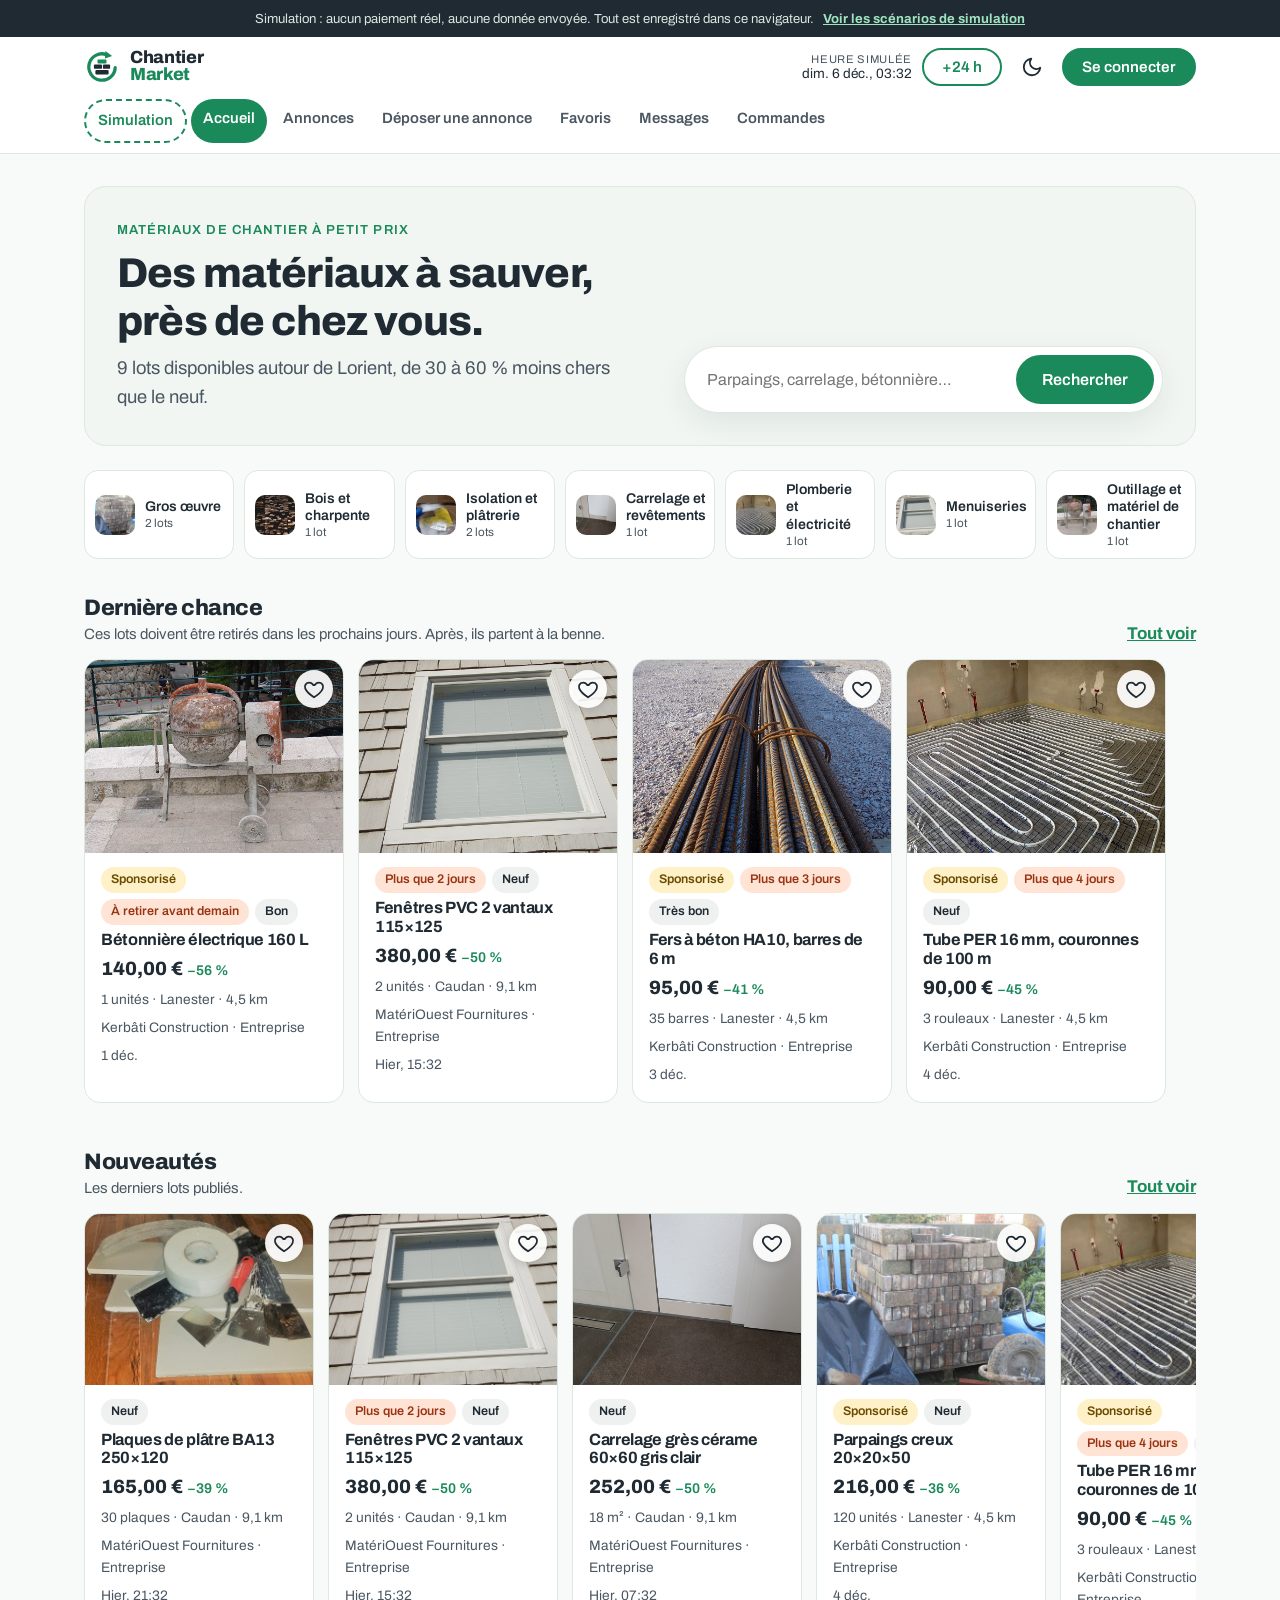
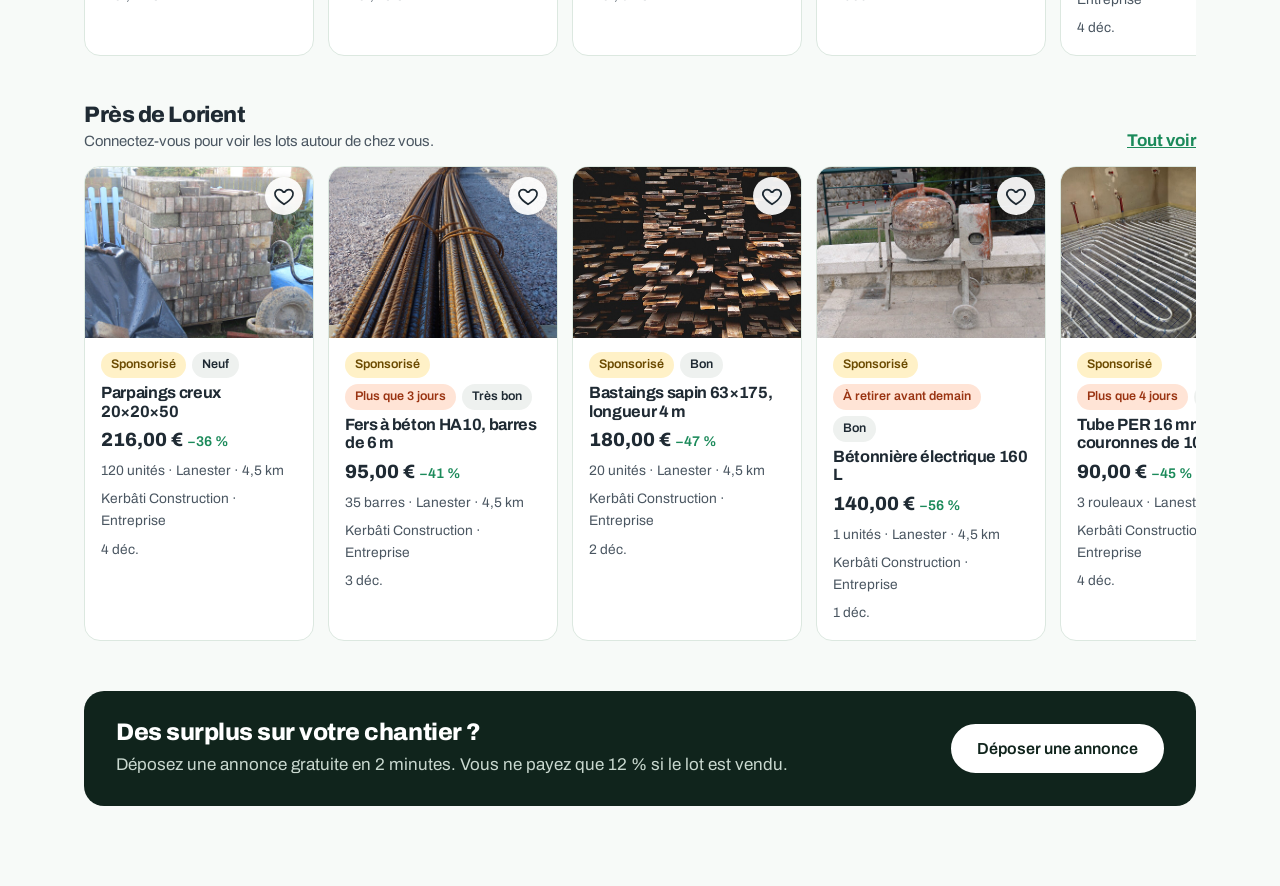
==== commit 1d5421ee: "Simulation plus visible : premier lien du menu, lien dans le bandeau et sur la vitrine Co-Authored-B" ====
--- a/app.html
+++ b/app.html
@@ -15,7 +15,7 @@
 </head>
 <body class="app">
 
-<p class="notice">Simulation : aucun paiement réel, aucune donnée envoyée. Tout est enregistré dans ce navigateur.</p>
+<p class="notice">Simulation : aucun paiement réel, aucune donnée envoyée. Tout est enregistré dans ce navigateur. <a href="#demarrer">Voir les scénarios de simulation</a></p>
 
 <header class="app-header">
   <div class="container app-header-inner">
@@ -25,13 +25,13 @@
     </a>
 
     <nav class="app-nav" aria-label="Plateforme">
+      <a href="#demarrer" data-route="demarrer" class="nav-sim">Simulation</a>
       <a href="#accueil" data-route="accueil">Accueil</a>
       <a href="#catalogue" data-route="catalogue">Annonces</a>
       <a href="#vendre" data-route="vendre">Déposer une annonce</a>
       <a href="#favoris" data-route="favoris">Favoris</a>
       <a href="#messages" data-route="messages">Messages</a>
       <a href="#commandes" data-route="commandes">Commandes</a>
-      <a href="#demarrer" data-route="demarrer">Simulation</a>
       <a href="#admin" data-route="admin" id="nav-admin" hidden>Administration</a>
     </nav>
 
--- a/styles.css
+++ b/styles.css
@@ -74,6 +74,9 @@
 
 *, *::before, *::after { box-sizing: border-box; }
 [hidden] { display: none !important; }
+.hero-sim { margin: 16px 0 0; }
+.hero-sim a { color: var(--green-text); font-weight: 700; }
+.credit-thumb { width: 96px; height: 64px; object-fit: cover; border-radius: 8px; max-width: none; }
 
 html { scroll-behavior: smooth; scroll-padding-top: 80px; }
 
@@ -256,10 +259,11 @@
 .lot strong { display: block; font-size: 0.93rem; line-height: 1.25; }
 .lot small { color: var(--ink-soft); font-size: 0.8rem; }
 .lot-thumb { width: 48px; height: 48px; border-radius: 10px; }
-.t1 { background: repeating-linear-gradient(0deg, #9AA3A8 0 10px, #BFC6CA 10px 12px); }
-.t2 { background: repeating-linear-gradient(90deg, #6B4E3D 0 4px, #8C6A55 4px 8px); }
-.t3 { background: conic-gradient(#E9E2D6 25%, #D3C9B8 0 50%, #E9E2D6 0 75%, #D3C9B8 0) 0 0 / 24px 24px; }
-.t4 { background: linear-gradient(160deg, #C9C3B5, #A69F90); }
+.t1, .t2, .t3, .t4 { background-size: cover; background-position: center; }
+.t1 { background-image: url("assets/photos/parpaings.jpg"); }
+.t2 { background-image: url("assets/photos/fers.jpg"); }
+.t3 { background-image: url("assets/photos/carrelage.jpg"); background-position: 50% 92%; }
+.t4 { background-image: url("assets/photos/laine.jpg"); }
 .tag {
   background: var(--green);
   color: var(--white);
--- a/app.css
+++ b/app.css
@@ -91,6 +91,10 @@
 }
 .app-nav a:hover { background: var(--green-pale); color: var(--green-text); }
 .app-nav a.active { background: var(--green); color: var(--white); }
+.app-nav a.nav-sim { border: 2px dashed var(--green); color: var(--green-text); }
+.app-nav a.nav-sim.active { border-style: solid; color: var(--white); }
+.app-tools .btn { white-space: nowrap; flex: none; }
+.notice a { color: #9FE3BF; font-weight: 700; margin-left: 6px; white-space: nowrap; }
 .app-tools { display: flex; align-items: center; gap: 10px; }
 .clock { display: flex; flex-direction: column; line-height: 1.15; font-size: 0.85rem; font-variant-numeric: tabular-nums; text-align: right; }
 .clock-label { font-size: 0.7rem; text-transform: uppercase; letter-spacing: 0.06em; color: var(--ink-soft); }
@@ -576,6 +580,13 @@
 .switch-row input[role="switch"]:focus-visible { outline: 3px solid var(--green-light); outline-offset: 2px; }
 .btn[disabled] { opacity: 0.5; cursor: not-allowed; transform: none; }
 
+/* Photos réelles */
+.gallery-single { grid-template-columns: 1fr; grid-template-rows: 1fr; height: 380px; }
+.gallery-single > :first-child { grid-row: auto; }
+.cat-ico { object-fit: cover; }
+img[src$="carrelage.jpg"] { object-position: 50% 92%; }
+.lot-img, .showcase-img { background: var(--green-pale); }
+
 /* Site vitrine : annonces du moment */
 .section-annonces { padding-block: 64px; }
 .showcase-head { display: flex; flex-wrap: wrap; justify-content: space-between; align-items: flex-end; gap: 16px; }
